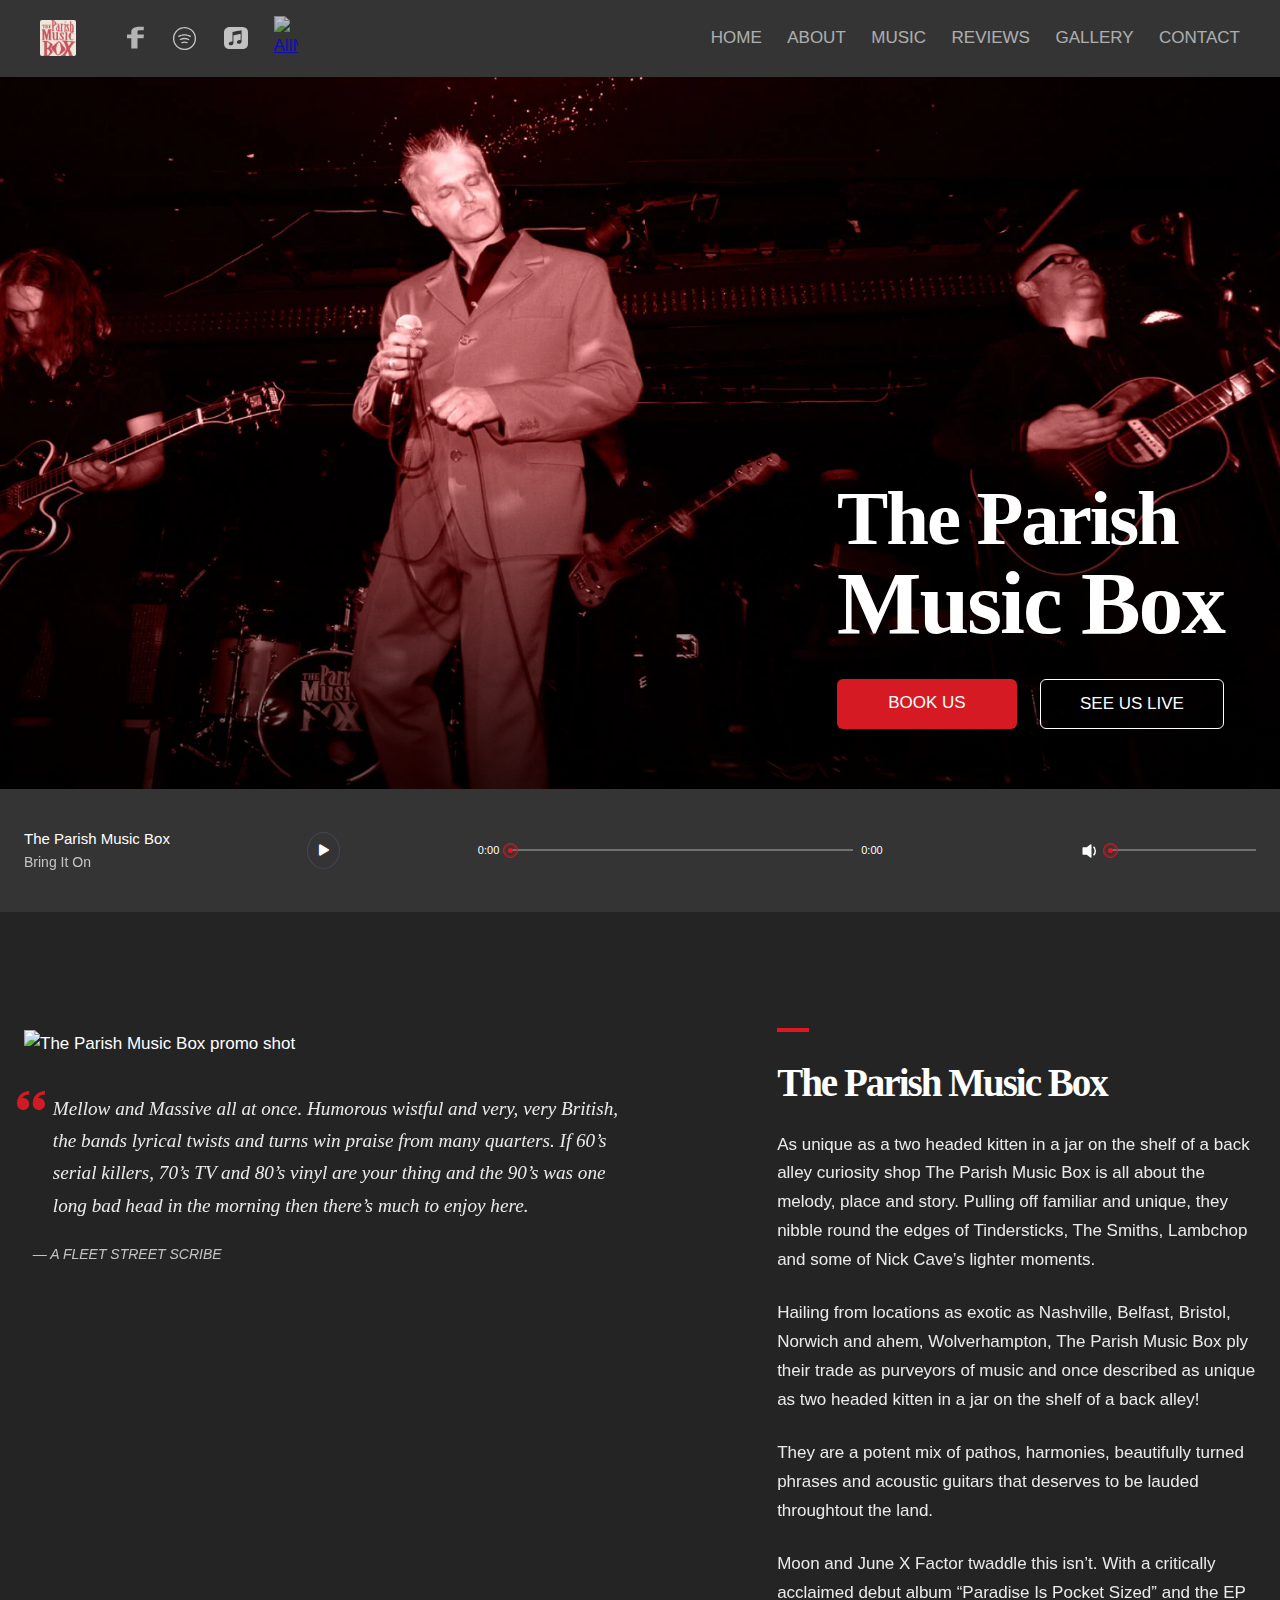
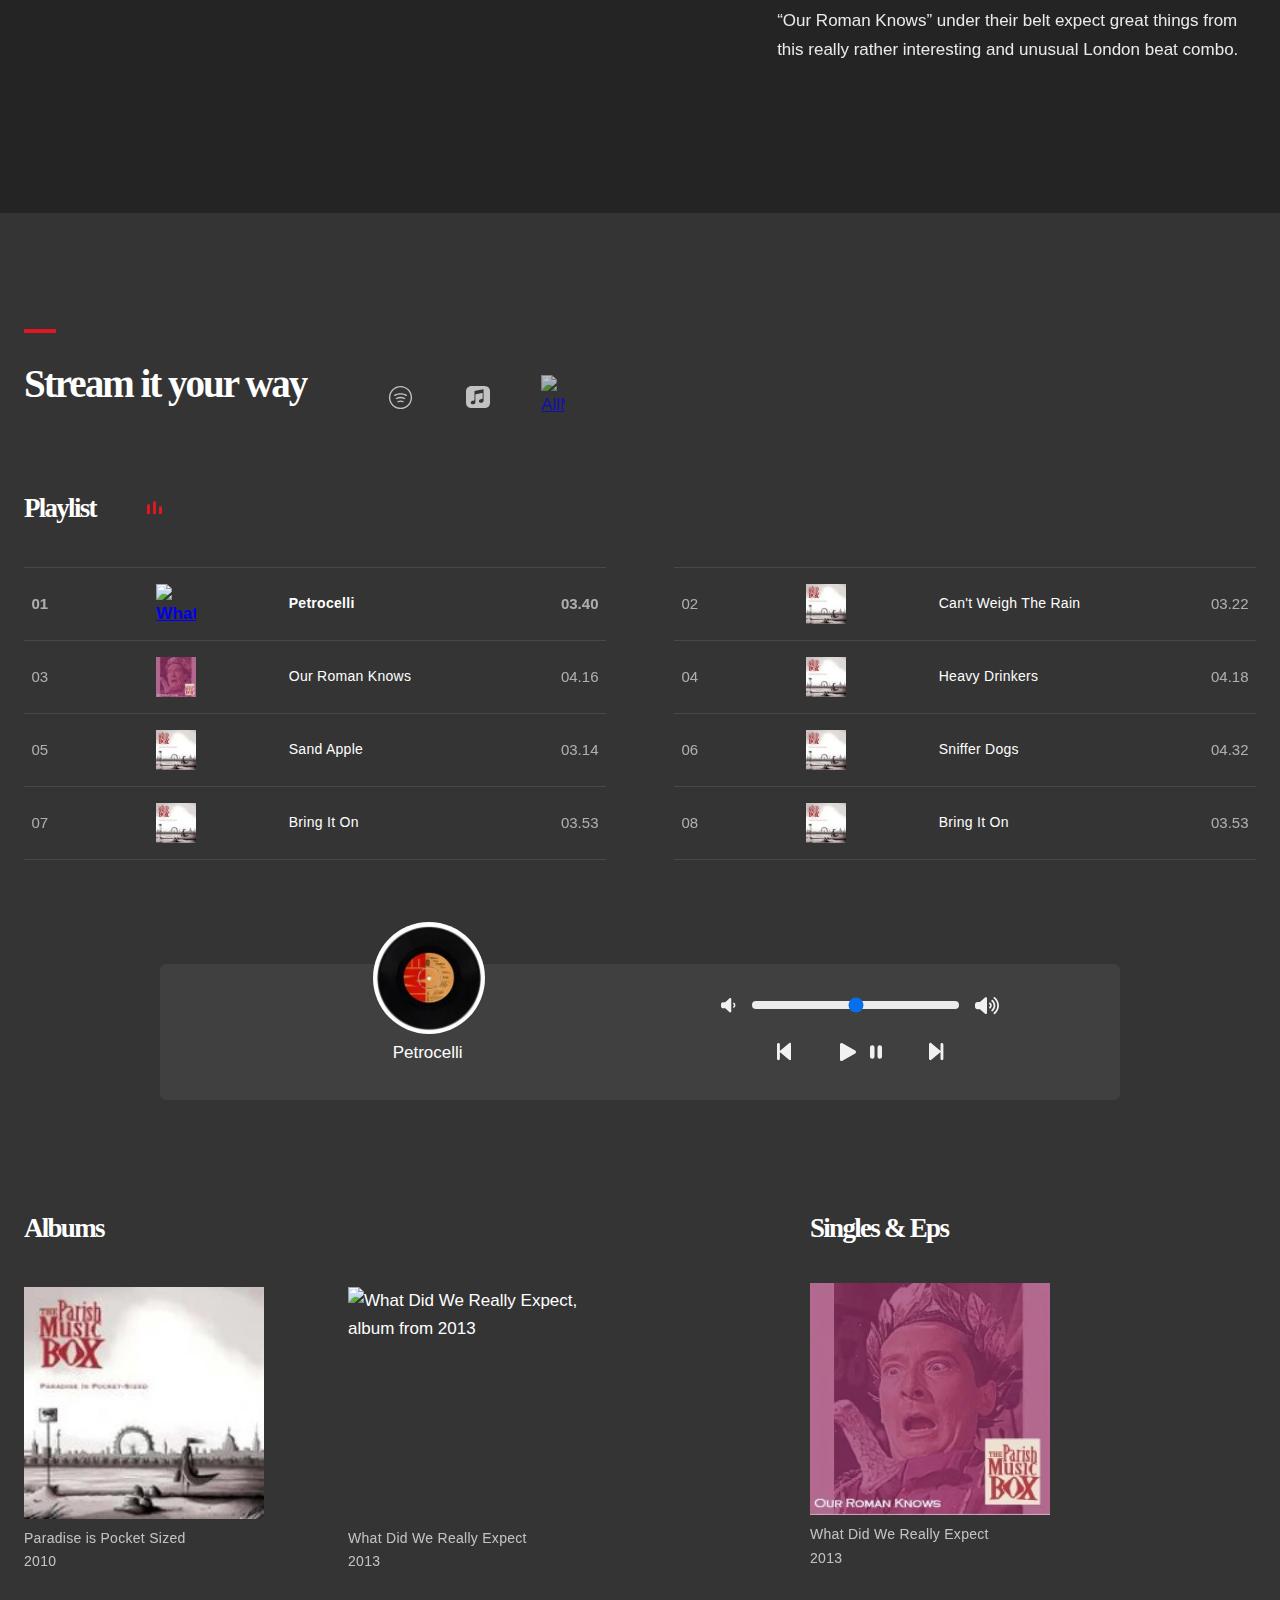
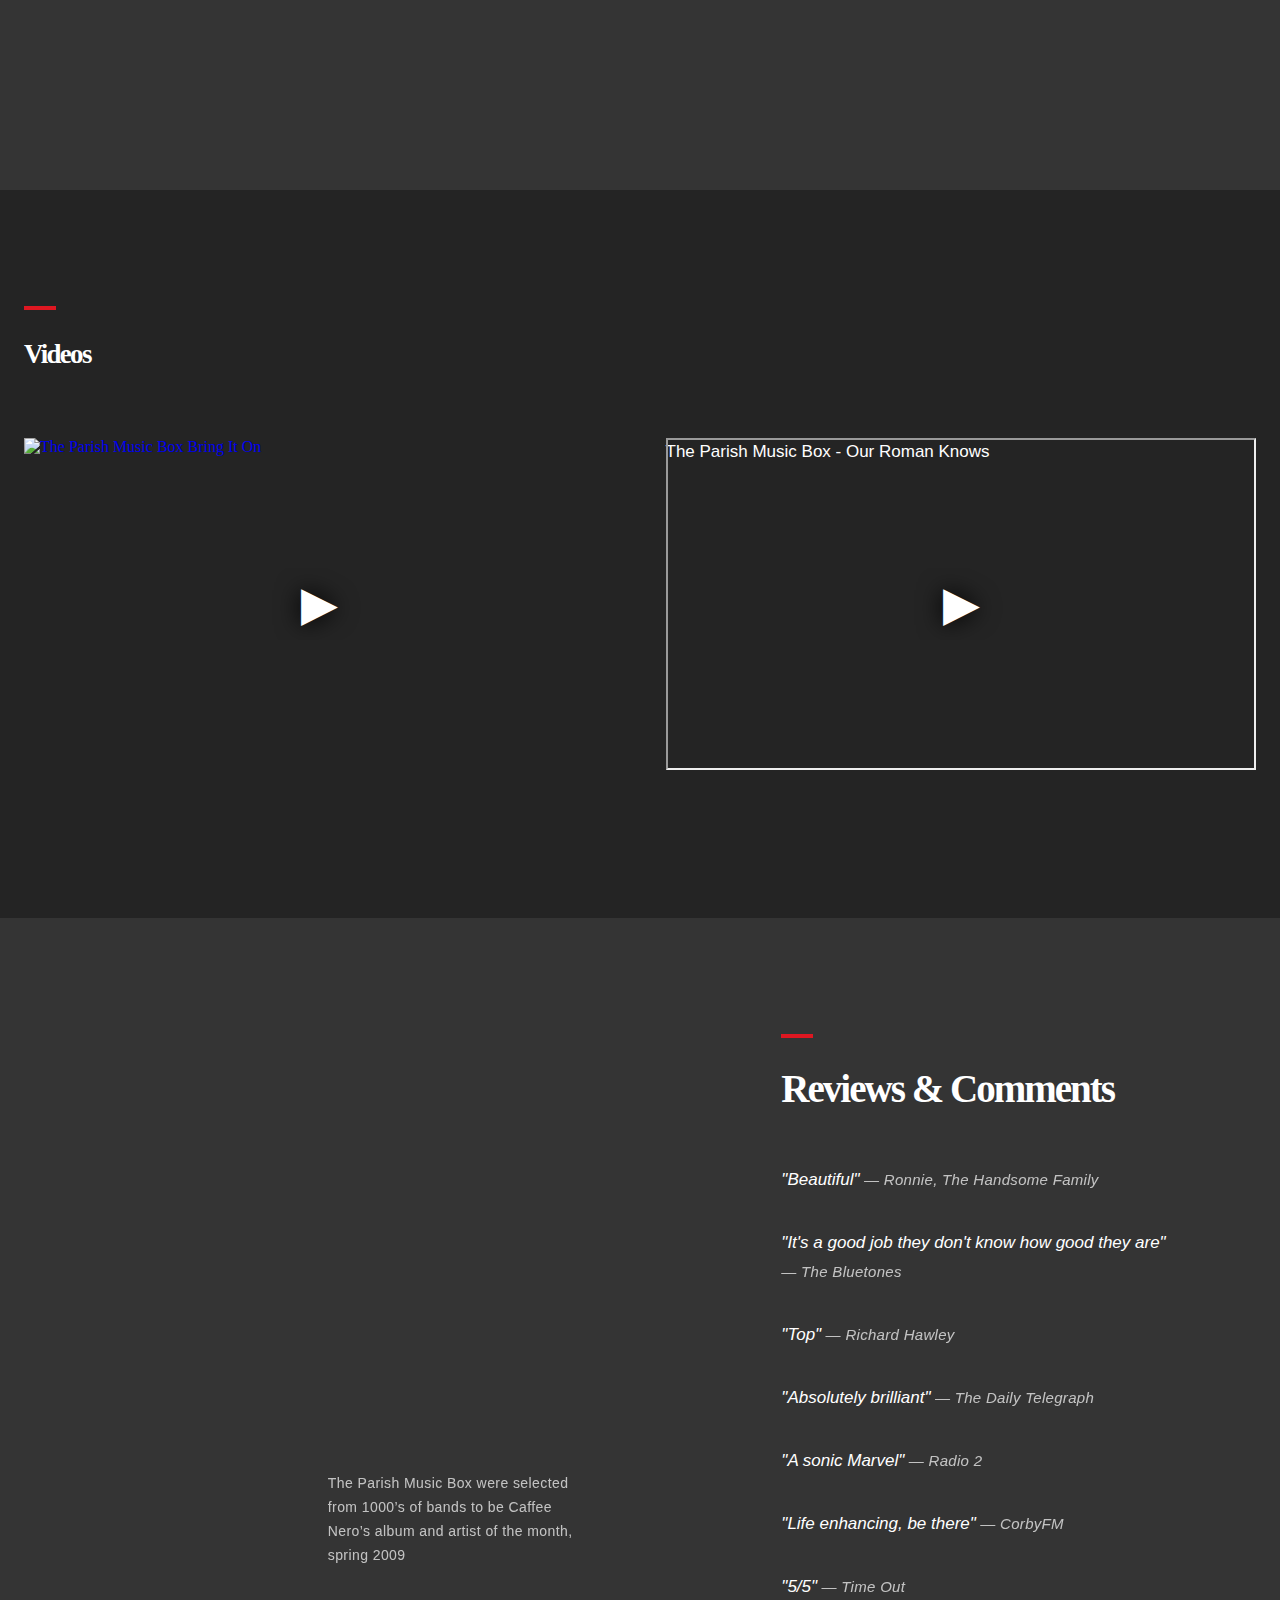
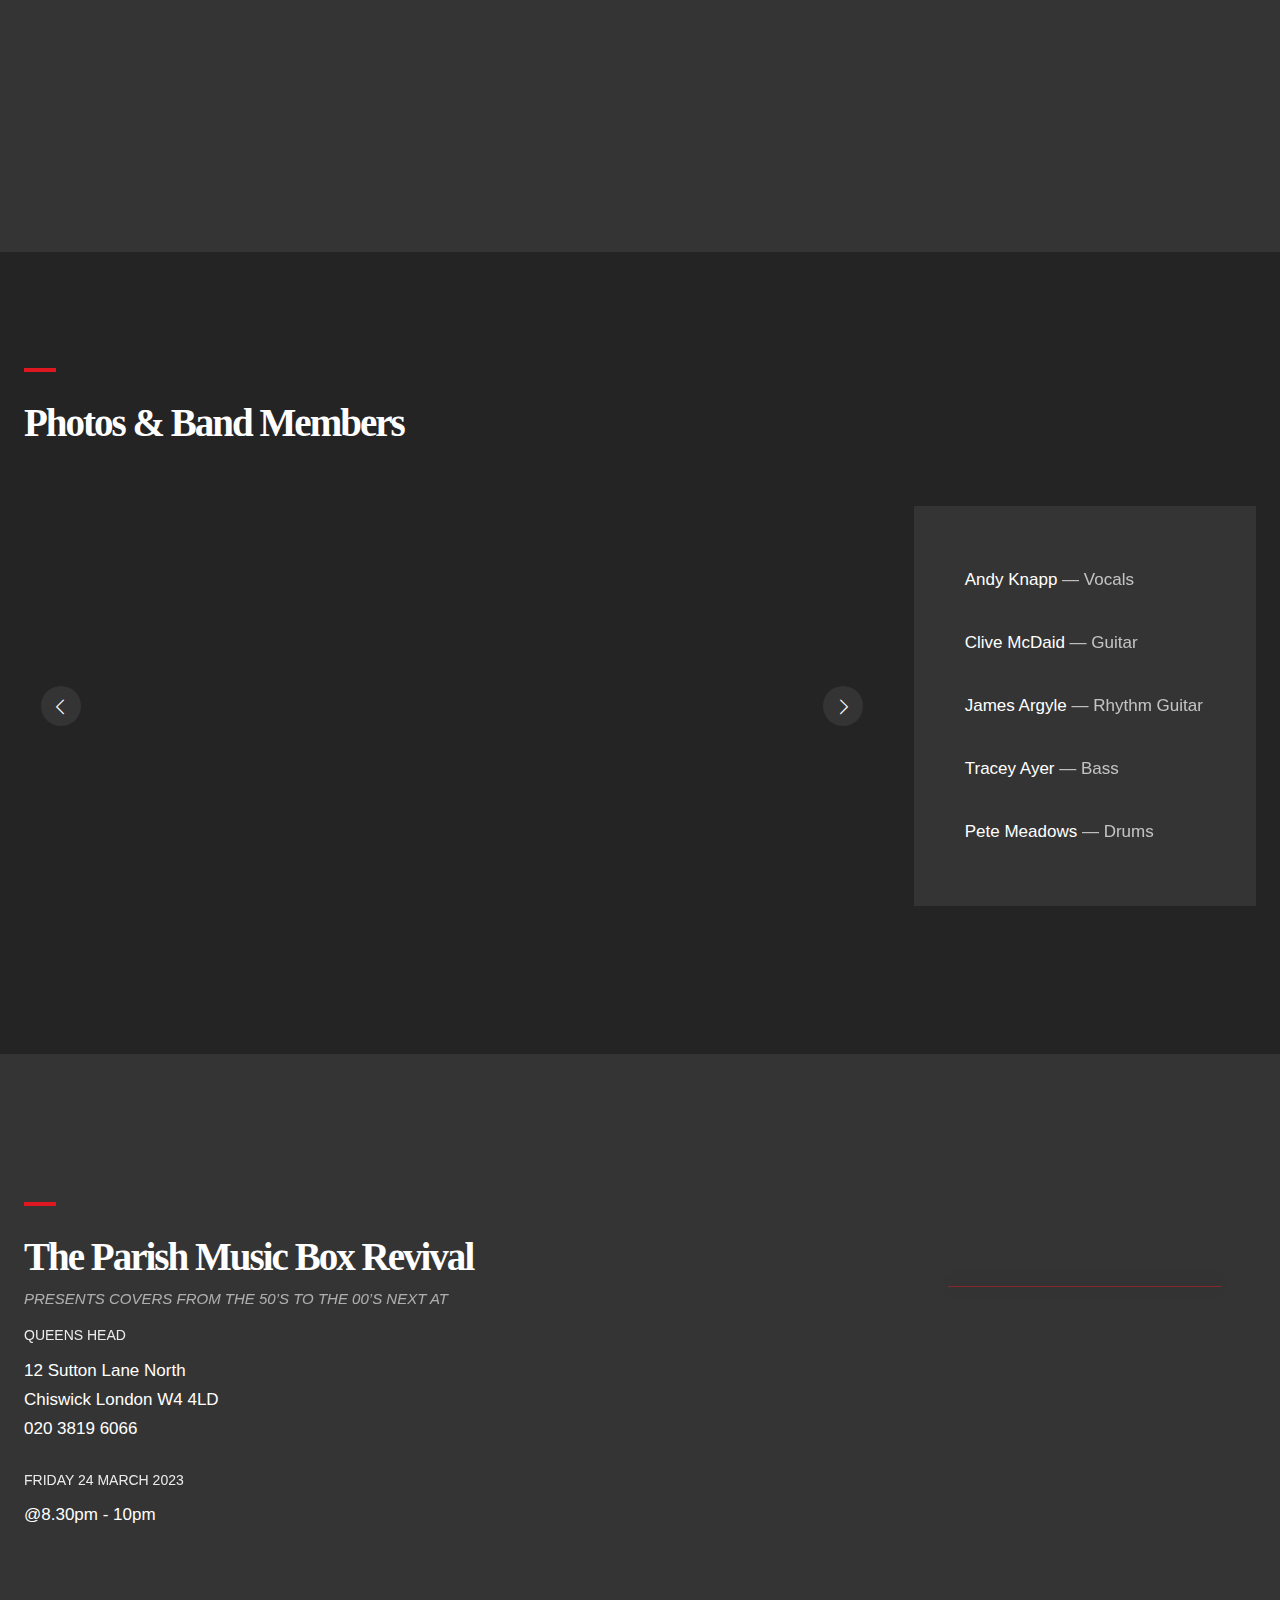
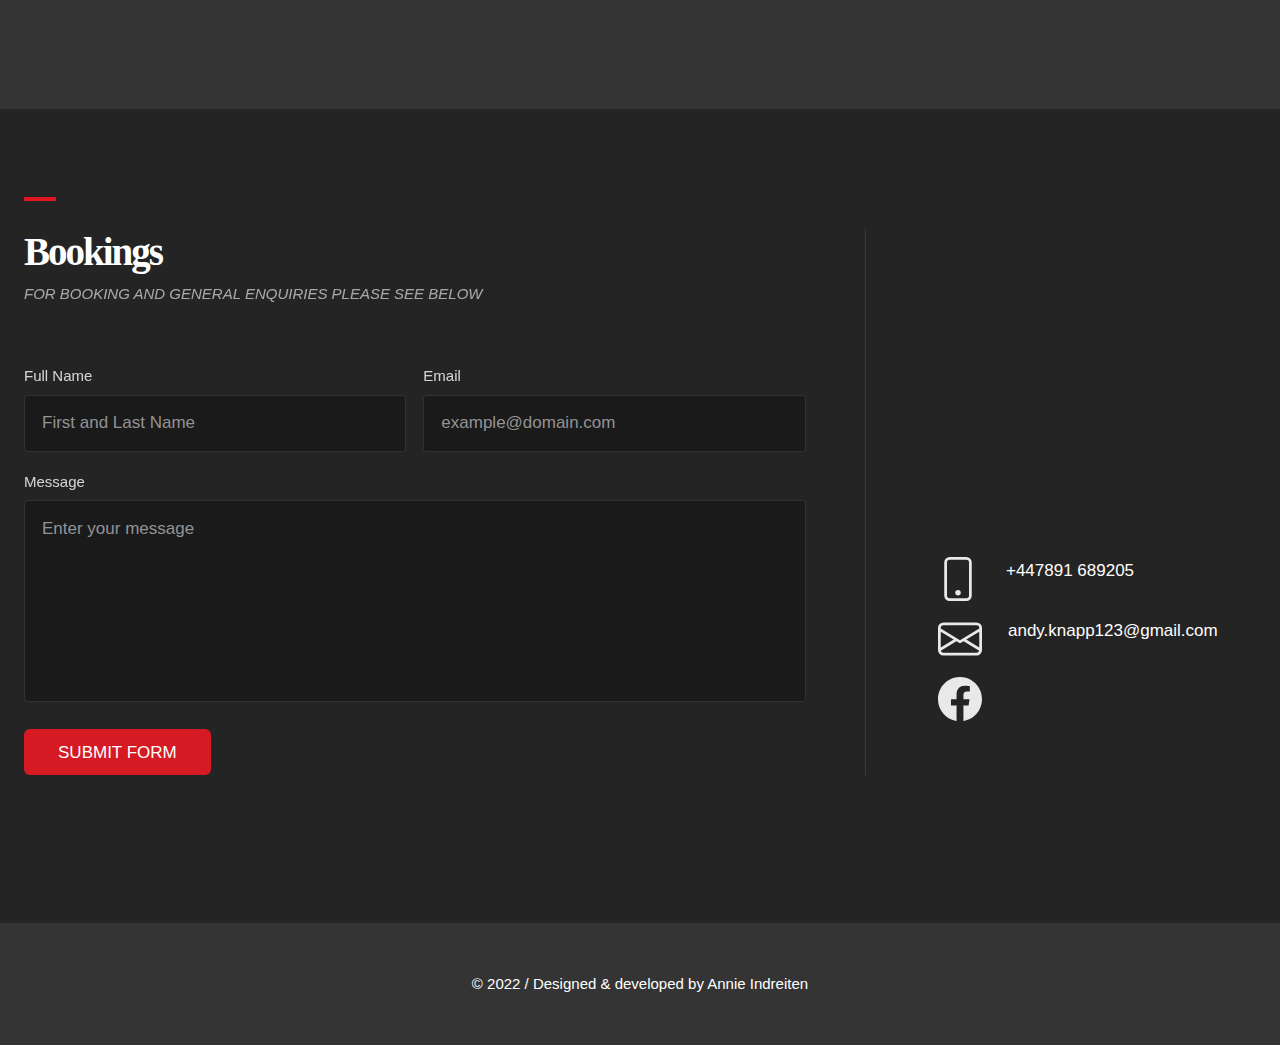
==== index.html @ a877eff2 "HTML minify" ====
<!DOCTYPE html>
<html lang="en">
  <head>
    <meta charset="UTF-8" >
    <meta http-equiv="X-UA-Compatible" content="IE=edge" >
    <meta name="viewport" content="width=device-width, initial-scale=1.0"> 
    <meta name="description" content="Based in England, The Parish Music Box is the home of songs that evoke a sense of place and emotion. Drawing influences from Americana, alt. country, and indie rock to form a heady brew that really resonates with people.">
    <title>The Parish Music Box | Rock band, alt country act</title>
    <link rel="icon" type="image/x-icon" href="images/favicon.ico" >
    <link
      rel="stylesheet"
      href="https://cdn.jsdelivr.net/npm/bootstrap-icons@1.9.1/font/bootstrap-icons.css"
    >
    <link rel="stylesheet" href="styles.css" >
  </head>
  <body>
    <!--Header-->
    <header class="header split">
      <!--Header left mobile - Desktop-->
      <nav class="nav-left split">
        <a href="index.html"
          ><img
            width="54"
            height="54"
            src="images/logo.jpg"
            alt="The Parish Music Box"
            srcset="images/logo.jpg"
            class="logo"
          >
        </a>
        <ul class="menu-links split">
          <li>
            <a
              href="https://www.facebook.com/people/The-Parish-Music-Box/100063264425821/"
              target="_blank"
              rel="noreferrer"
              ><img src="images/brandico_facebook.svg" alt="Facebook" width="17" height="24"
            ></a>
          </li>
          <li>
            <a
              href="https://open.spotify.com/artist/6fWb91ovAe9M46PxU3ro6F"
              target="_blank"
              rel="noreferrer"
              ><img src="images/spotify.svg" 
                alt="Spotify"
                width="29"
                height="29"
            ></a>
          </li>
          <li>
            <a
              href="https://music.apple.com/us/artist/the-parish-music-box/314435800"
              target="_blank"
              rel="noreferrer"
              ><img src="images/apple-music.svg" alt="Apple Music" width="24" height="24"
            ></a>
          </li>
          <li>
            <a
              href="https://www.allmusic.com/album/paradise-is-pocket-sized-mw0002077672/releases"
              target="_blank"
              rel="noreferrer"
              ><img src="images/asvg.svg" alt="AllMusic" width="24" height="22"
            ></a>
          </li>
        </ul>
      </nav>
      <!--Hamburger menu for mobile and tablet-->
      <button aria-label="Open navigation" class="open-nav">&#9776;</button>
      <!--Inside menu for mobile and tablet-->
      <nav class="menu-inside">
        <button aria-label="Close navigation" class="close-nav">&times;</button>
        <hr class="nav-line" >
        <ul class="list-inside">
          <li>
            <a href="index.html" class="nav-link">Home</a>
            <hr class="nav-line" >
          </li>

          <li id="js-about">
            <a href="index.html" class="nav-link">About</a>
            <hr class="nav-line" >
          </li>

          <li id="js-music">
            <a href="#music" class="nav-link">Music</a>
            <hr class="nav-line" >
          </li>

          <li id="js-reviews">
            <a href="#reviews" class="nav-link">Reviews</a>
            <hr class="nav-line" >
          </li>

          <li id="js-gallery">
            <a href="#gallery" class="nav-link">Gallery</a>
            <hr class="nav-line" >
          </li>

          <li id="js-contact">
            <a href="#contact" class="nav-link">Contact</a>
            <hr class="nav-line" >
          </li>
        </ul>
      </nav>
      <!--Nav menu larger screens-->
      <nav class="menu">
        <ul class="menu-list split">
          <li><a href="index.html" class="nav-item">Home</a></li>
          <li><a href="#about" class="nav-item">About</a></li>
          <li><a href="#music" class="nav-item">Music</a></li>
          <li><a href="#reviews" class="nav-item">Reviews</a></li>
          <li><a href="#gallery" class="nav-item">Gallery</a></li>
          <li><a href="#contact" class="nav-item">Contact</a></li>
        </ul>
      </nav>
    </header>
    <main>
      <!--Hero section-->
      <section class="hero">
        <div class="hero-img"></div>
        <div class="container-hero">
          <div class="left-hero">
            <h1>The Parish <br ><span> Music Box</span></h1>
            <div class="hero-btns">
              <a href="#contact" class="btn btn-primary">Book us</a>
              <a href="#events" class="btn btn-secondary">See us live</a>
            </div>
          </div>
          <img
            src="images/hero-img.webp"
            srcset="
            images/hero-img.webp,
            images/hero-img_2x.webp 2x,
            images/hero-img_3x.webp 3x
            "
            class="right-img"
            alt="The Parish Music Box"
          >
        </div>
        <div class="masthead">
          <div class="color-overlay">
            <div class="container">
              <div class="left-hero">
                <h1>The Parish <br ><span> Music Box</span></h1>
                <div class="hero-btns">
                  <a href="#contact" class="btn btn-primary">Book us</a>
                  <a href="#events" class="btn btn-secondary">See us live</a>
                </div>
              </div>
            </div>
          </div>
        </div>
      </section>
      <!--Masterplay-->
      <div class="masterplay">
        <div class="container">
          <div class="master-play">
            <div class="master-title">
              <p>The Parish Music Box</p>
              <p class="subtitle">Bring It On</p>
            </div>
            <div class="icon">
              <!--<svg id="masterPlay" xmlns="http://www.w3.org/2000/svg" width="32" height="32" fill="currentColor" class="bi bi-play-fill" viewBox="0 0 16 16">
                <path d="m11.596 8.697-6.363 3.692c-.54.313-1.233-.066-1.233-.697V4.308c0-.63.692-1.01 1.233-.696l6.363 3.692a.802.802 0 0 1 0 1.393z"/>
              </svg>-->
              <i class="bi bi-play-fill" id="masterPlay"></i>
            </div>
            <div class="middle-controls">
              <span id="currentStart">0:00</span>
              <div class="bar">
                <input type="range" id="seek" min="0" value="0" max="100" >
                <div class="bar2" id="bar2"></div>
                <div class="dot"></div>
              </div>
              <span id="currentEnd">0:00</span>
            </div>
            <div class="vol">
              <svg id="vol-icon" xmlns="http://www.w3.org/2000/svg" width="24" height="24" fill="currentColor" class="bi bi-volume-down-fill" viewBox="0 0 16 16">
                <path d="M9 4a.5.5 0 0 0-.812-.39L5.825 5.5H3.5A.5.5 0 0 0 3 6v4a.5.5 0 0 0 .5.5h2.325l2.363 1.89A.5.5 0 0 0 9 12V4zm3.025 4a4.486 4.486 0 0 1-1.318 3.182L10 10.475A3.489 3.489 0 0 0 11.025 8 3.49 3.49 0 0 0 10 5.525l.707-.707A4.486 4.486 0 0 1 12.025 8z"/>
              </svg>
              
              <input type="range" id="vol" min="0" value="30" max="100" >
              <div class="vol-bar"></div>
              <div class="dot" id="vol-dot"></div>
            </div>
          </div>
        </div>
      </div>
      <!--About-->
      <section class="about" id="about">
        <div class="container">
          <div class="about-container">
            <!--mobile-->
            <div class="about-mobile flow-content">
              <p class="text-400">
                As unique as a two headed kitten in a jar on the shelf of a back
                alley curiosity shop The Parish Music Box is all about the
                melody, place and story. Pulling off familiar and unique, they
                nibble round the edges of Tindersticks, The Smiths, Lambchop and
                some of Nick Cave’s lighter moments.
              </p>
              <p>
                Moon and June X Factor twaddle this isn’t. With a critically
                acclaimed debut album “Paradise Is Pocket Sized” and the EP “Our
                Roman Knows” under their belt expect great things from this
                really rather interesting and unusual London beat combo.
              </p>
              <p>
                Hailing from locations as exotic as Nashville, Belfast, Bristol,
                Norwich and ahem, Wolverhampton, The Parish Music Box ply their
                trade as purveyors of music described by a fleet street scribe
                as
              </p>
            </div>
            <!--tablet-->
            <div class="about-tablet flow-content">
              <h2>The Parish Music Box</h2>
              <p class="text-400">
                As unique as a two headed kitten in a jar on the shelf of a back
                alley curiosity shop The Parish Music Box is all about the
                melody, place and story. Pulling off familiar and unique, they
                nibble round the edges of Tindersticks, The Smiths, Lambchop and
                some of Nick Cave’s lighter moments.
              </p>
              <p class="text-400">
                Moon and June X Factor twaddle this isn’t. With a critically
                acclaimed debut album “Paradise Is Pocket Sized” and the EP “Our
                Roman Knows” under their belt expect great things from this
                really rather interesting and unusual London beat combo.
              </p>
              <p class="text-400">
                Hailing from locations as exotic as Nashville, Belfast, Bristol,
                Norwich and ahem, Wolverhampton, The Parish Music Box ply their
                trade as purveyors of music.
              </p>
            </div>
            <!--desktop-->
            <div class="about-desktop flow-content">
              <h2>The Parish Music Box</h2>
              <p class="text-400">
                As unique as a two headed kitten in a jar on the shelf of a back
                alley curiosity shop The Parish Music Box is all about the
                melody, place and story. Pulling off familiar and unique, they
                nibble round the edges of Tindersticks, The Smiths, Lambchop and
                some of Nick Cave’s lighter moments.
              </p>
              <p class="text-400">
                Hailing from locations as exotic as Nashville, Belfast, Bristol,
                Norwich and ahem, Wolverhampton, The Parish Music Box ply their
                trade as purveyors of music and once described as unique as two
                headed kitten in a jar on the shelf of a back alley!
              </p>
              <p class="text-400">
                They are a potent mix of pathos, harmonies, beautifully turned
                phrases and acoustic guitars that deserves to be lauded
                throughtout the land.
              </p>
              <p class="text-400">
                Moon and June X Factor twaddle this isn’t. With a critically
                acclaimed debut album “Paradise Is Pocket Sized” and the EP “Our
                Roman Knows” under their belt expect great things from this
                really rather interesting and unusual London beat combo.
              </p>
            </div>
            <!--image-->
            <figure class="about-img">
              <img loading="lazy"
                src="https://ik.imagekit.io/1jihswoyo/About_image.jpg?updatedAt=1680237030839"
                srcset="
                  https://ik.imagekit.io/1jihswoyo/About_image.jpg?updatedAt=1680237030839  500w,
                  https://ik.imagekit.io/1jihswoyo/About-image_2x.webp?updatedAt=1680237089025 1000w,
                  https://ik.imagekit.io/1jihswoyo/About-image_3x.webp?updatedAt=1680237089063 1300w
                "
                sizes="(min-width: 62em) 50vw, 100vw"
                alt="The Parish Music Box promo shot"
              >
              <figcaption>
                Mellow and Massive all at once. Humorous wistful and very, very
                British, the bands lyrical twists and turns win praise from many
                quarters. If 60’s serial killers, 70’s TV and 80’s vinyl are
                your thing and the 90’s was one long bad head in the morning
                then there’s much to enjoy here.
                <p>&mdash; A Fleet Street scribe</p>
              </figcaption>
            </figure>
          </div>
        </div>
      </section>
      <!--Streaming-->
      <section class="streaming" id="music">
        <div class="container">
          <div class="streaming-container">
            <div class="streaming-heading split">
              <h2>Stream it your way</h2>
              <div class="stream-icons split">
                <a
                  href="https://open.spotify.com/artist/6fWb91ovAe9M46PxU3ro6F"
                  target="_blank"
                  rel="noreferrer"
                  ><img src="images/spotify.svg" alt="Spotify" width="29" height="29"
                ></a>
                <a
                  href="https://music.apple.com/us/artist/the-parish-music-box/314435800"
                  target="_blank"
                  rel="noreferrer"
                  ><img src="images/apple-music.svg" alt="Apple Music" width="24" height="24"
                ></a>
                <a
                  href="https://www.allmusic.com/album/paradise-is-pocket-sized-mw0002077672/releases"
                  target="_blank"
                  rel="noreferrer"
                  ><img src="images/asvg.svg" alt="AllMusic" width="24" height="23"
                ></a>
              </div>
            </div>
            <div class="playlist">
              <div class="playlist-heading">
                <h3>Playlist</h3>
                <div class="wave">
                  <div class="wave1"></div>
                  <div class="wave1"></div>
                  <div class="wave1"></div>
                </div>
              </div>
              <!--track list-->
              <ul class="song-list">
                <li
                  data-src="audio/Petrocelli.MP3"
                  data-name="Petrocelli"
                  data-index="0"
                >
                  <span class="digit">01</span>
                  <a href="#music"
                    ><img
                      loading="lazy"
                      src="images/expect.jpg"
                      srcset="images/expect.jpg,
                      images/expect@2x.jpg 2x,
                      images/expect@3x.jpg 3x
                      "
                      alt="What Did We Really Expect, album from 2010"
                      class="album-img"
                  ></a>
                  <span class="song">Petrocelli</span>
                  <span class="digit">03.40</span>
                </li>
                <li
                  data-src="audio/Can't Weigh The Rain.MP3"
                  data-name="Can't Weigh The Rain"
                  data-index="1"
                >
                  <span class="digit">02</span>
                  <a href="#music"
                    ><img
                    loading="lazy"
                      src="images/paradise.webp"
                      alt="Paradise Is Pocket Sized, album from 2010"
                      srcset="images/paradise.webp 1x,
                      images/paradise_2x.webp 2x,
                      images/paradise_3x.webp 3x"
                      class="album-img"
                  ></a>
                  <span class="song">Can't Weigh The Rain </span>
                  <span class="digit">03.22</span>
                </li>
                <li
                  data-src="audio/Our Roman Knows.mp3"
                  data-name="Our Roman Knows"
                  data-index="2"
                >
                  <span class="digit">03</span>
                  <a href="#music"
                    ><img
                      loading="lazy"
                      src="images/roman.webp"
                      alt="Our Roman Knows, ep and single from 2013"
                      srcset="images/roman.webp 1x,
                      images/roman_2x.webp 2x,
                      images/roman_3x.webp 3x"
                      class="album-img"
                  ></a>
                  <span class="song">Our Roman Knows</span>
                  <span class="digit">04.16</span>
                </li>
                <li
                  data-src="audio/Heavy Drinkers.MP3"
                  data-name="Heavy Drinkers"
                  data-index="3"
                >
                  <span class="digit">04</span>
                  <a href="#music"
                    ><img
                      loading="lazy"
                      src="images/paradise.webp"
                      alt="Paradise Is Pocket Sized, album from 2010"
                      srcset="images/paradise.webp 1x,
                      images/paradise_2x.webp 2x,
                      images/paradise_3x.webp 3x"
                      class="album-img"
                  ></a>
                  <span class="song">Heavy Drinkers</span>
                  <span class="digit running-time">04.18</span>
                </li>
                <li
                  data-src="audio/Sand Apple.MP3"
                  data-name="Sand Apple"
                  data-index="4"
                >
                  <span class="digit">05</span>
                  <a href="#music"
                    ><img
                      loading="lazy"
                      src="images/paradise.webp"
                      alt="Paradise Is Pocket Sized, album from 2010"
                      srcset="images/paradise.webp 1x,
                      images/paradise_2x.webp 2x,
                      images/paradise_3x.webp 3x"
                      class="album-img"
                  ></a>
                  <span class="song">Sand Apple</span>
                  <span class="digit running-time">03.14</span>
                </li>
                <li
                  data-src="audio/Sniffer Dogs.MP3"
                  data-name="Sniffer Dogs"
                  data-index="5"
                >
                  <span class="digit">06</span>
                  <a href="#music"
                    ><img
                      loading="lazy"
                      src="images/paradise.webp"
                      alt="Paradise Is Pocket Sized, album from 2010"
                      srcset="images/paradise.webp 1x,
                      images/paradise_2x.webp 2x,
                      images/paradise_3x.webp 3x"
                      class="album-img"
                  ></a>
                  <span class="song">Sniffer Dogs</span>
                  <span class="digit running-time">04.32</span>
                </li>
                <li
                  data-src="audio/Bring It On.MP3"
                  data-name="Bring It On"
                  data-index="6"
                >
                  <span class="digit">07</span>
                  <a href="#music"
                    ><img
                      loading="lazy"
                      src="images/paradise.webp"
                      alt="Paradise Is Pocket Sized, album from 2010"
                      srcset="images/paradise.webp 1x,
                      images/paradise_2x.webp 2x,
                      images/paradise_3x.webp 3x"
                      class="album-img"
                  ></a>
                  <span class="song">Bring It On</span>
                  <span class="digit running-time">03.53</span>
                </li>
                <li
                  data-src="audio/Bring It On.MP3"
                  data-name="Bring It On"
                  data-index="7"
                >
                  <span class="digit">08</span>
                  <a href="#music"
                    ><img
                      loading="lazy"
                      src="images/paradise.webp"
                      alt="Paradise Is Pocket Sized, album from 2010"
                      srcset="images/paradise.webp 1x,
                      images/paradise_2x.webp 2x,
                      images/paradise_3x.webp 3x"
                      class="album-img"
                  ></a>
                  <span class="song">Bring It On</span>
                  <span class="digit running-time">03.53</span>
                </li>
              </ul>
              <audio src="#" id="audio"></audio>
            </div>
            <!--music player-->
            <div class="player-container">
              <div class="player">
                <div class="track-playing">
                  <img
                    width="109"
                    height="109"
                    loading="lazy"
                    src="images/record.webp"
                    alt="Record playing"
                    srcset="images/record.webp 1x,
                    images/record_2x.webp 2x,
                    images/record_3x.webp 3x"
                    class="record"
                  >
                  <p id="title" class="current-song">Song title</p>
                </div>
                <div class="controls-container">
                  <div class="slidecontainer">
                    <svg class="down" xmlns="http://www.w3.org/2000/svg" viewBox="0 0 448 512"><path d="M301.1 34.8C312.6 40 320 51.4 320 64V448c0 12.6-7.4 24-18.9 29.2s-25 3.1-34.4-5.3L131.8 352H64c-35.3 0-64-28.7-64-64V224c0-35.3 28.7-64 64-64h67.8L266.7 40.1c9.4-8.4 22.9-10.4 34.4-5.3zM412.6 181.5C434.1 199.1 448 225.9 448 256s-13.9 56.9-35.4 74.5c-10.3 8.4-25.4 6.8-33.8-3.5s-6.8-25.4 3.5-33.8C393.1 284.4 400 271 400 256s-6.9-28.4-17.7-37.3c-10.3-8.4-11.8-23.5-3.5-33.8s23.5-11.8 33.8-3.5z"/></svg>
                    
                    <input
                      aria-labelledby="range"
                      type="range"
                      min="0"
                      max="100"
                      value="50"
                      class="controls-slider"
                    >
                    <svg class="up" xmlns="http://www.w3.org/2000/svg" viewBox="0 0 640 512"><path d="M533.6 32.5C598.5 85.3 640 165.8 640 256s-41.5 170.8-106.4 223.5c-10.3 8.4-25.4 6.8-33.8-3.5s-6.8-25.4 3.5-33.8C557.5 398.2 592 331.2 592 256s-34.5-142.2-88.7-186.3c-10.3-8.4-11.8-23.5-3.5-33.8s23.5-11.8 33.8-3.5zM473.1 107c43.2 35.2 70.9 88.9 70.9 149s-27.7 113.8-70.9 149c-10.3 8.4-25.4 6.8-33.8-3.5s-6.8-25.4 3.5-33.8C475.3 341.3 496 301.1 496 256s-20.7-85.3-53.2-111.8c-10.3-8.4-11.8-23.5-3.5-33.8s23.5-11.8 33.8-3.5zm-60.5 74.5C434.1 199.1 448 225.9 448 256s-13.9 56.9-35.4 74.5c-10.3 8.4-25.4 6.8-33.8-3.5s-6.8-25.4 3.5-33.8C393.1 284.4 400 271 400 256s-6.9-28.4-17.7-37.3c-10.3-8.4-11.8-23.5-3.5-33.8s23.5-11.8 33.8-3.5zM301.1 34.8C312.6 40 320 51.4 320 64V448c0 12.6-7.4 24-18.9 29.2s-25 3.1-34.4-5.3L131.8 352H64c-35.3 0-64-28.7-64-64V224c0-35.3 28.7-64 64-64h67.8L266.7 40.1c9.4-8.4 22.9-10.4 34.4-5.3z"/></svg>
                    
                  </div>
                  <div class="controls">
                    <button class="previous" id="previous" aria-label="Previous">
                      <svg class="backward" xmlns="http://www.w3.org/2000/svg" viewBox="0 0 320 512"><path d="M267.5 440.6c9.5 7.9 22.8 9.7 34.1 4.4s18.4-16.6 18.4-29V96c0-12.4-7.2-23.7-18.4-29s-24.5-3.6-34.1 4.4l-192 160L64 241V96c0-17.7-14.3-32-32-32S0 78.3 0 96V416c0 17.7 14.3 32 32 32s32-14.3 32-32V271l11.5 9.6 192 160z"/></svg>
                    </button>
                    <button class="play-pause" id="play-pause" aria-label="Play-pause">
                      <svg xmlns="http://www.w3.org/2000/svg" width="32" height="32" fill="#f1f1f1" class="bi bi-play-fill" viewBox="0 0 16 16">
                        <path d="m11.596 8.697-6.363 3.692c-.54.313-1.233-.066-1.233-.697V4.308c0-.63.692-1.01 1.233-.696l6.363 3.692a.802.802 0 0 1 0 1.393z"/>
                      </svg>
                      <svg xmlns="http://www.w3.org/2000/svg" width="24" height="24" fill="#f1f1f1" class="bi bi-pause-fill" viewBox="0 0 16 16">
                        <path d="M5.5 3.5A1.5 1.5 0 0 1 7 5v6a1.5 1.5 0 0 1-3 0V5a1.5 1.5 0 0 1 1.5-1.5zm5 0A1.5 1.5 0 0 1 12 5v6a1.5 1.5 0 0 1-3 0V5a1.5 1.5 0 0 1 1.5-1.5z"/>
                      </svg> 
                    </button>
                    
                    
                    <button class="next" id="next" aria-label="next">
                      <svg class="forward" xmlns="http://www.w3.org/2000/svg" viewBox="0 0 320 512"><path d="M52.5 440.6c-9.5 7.9-22.8 9.7-34.1 4.4S0 428.4 0 416V96C0 83.6 7.2 72.3 18.4 67s24.5-3.6 34.1 4.4l192 160L256 241V96c0-17.7 14.3-32 32-32s32 14.3 32 32V416c0 17.7-14.3 32-32 32s-32-14.3-32-32V271l-11.5 9.6-192 160z"/></svg>
                      
                    </button>
                  </div>
                </div>
              </div>
            </div>

            <!--Albums-->
            <div class="albums">
              <div class="albums-container">
                <div class="vinyl">
                  <h3 class="album-heading">Albums</h3>
                  <div class="albums-wrapper">
                    <a
                      href="https://open.spotify.com
                      /album/6Dox25l7BbzPYx8Ihf6ZNm"
                      target="_blank"
                      rel="noreferrer"
                    >
                      <figure class="album">
                        <img
                          loading="lazy"
                          src="images/paradise.webp"
                          srcset="
                            images/paradise.webp 180w,
                            images/paradise_2x.webp 208w,
                            images/paradise_3x.webp 240w
                          "
                          
                          
                          alt="Paradise Is Pocket Sized, album from 2010"
                          
                        >
                        <figcaption>
                          Paradise is Pocket Sized <br >
                          2010
                        </figcaption>
                      </figure>
                    </a>
                    <a
                      href="https://open.spotify.com/album/0DnihJ80DSxuQwQF9wCm39"
                      target="_blank"
                      rel="noreferrer"
                    >
                      <figure class="album">
                        <img
                          
                          loading="lazy"
                          src="images/expect.jpg"
                          srcset="
                            images/expect.jpg 180w,
                            images/expect@2x.jpg 208w,
                            images/expect@3x.jpg 240w
                          "
                           
                          
                          alt="What Did We Really Expect, album from 2013"
                        >
                        <figcaption>
                          What Did We Really Expect <br >
                          2013
                        </figcaption>
                      </figure>
                    </a>
                  </div>
                </div>
                <div class="singles">
                  <h3>Singles & Eps</h3>
                  <a
                    href="https://open.spotify.com/album/7Hxf4oHtuxBlZ0Clsqpo0Z"
                    target="_blank"
                    rel="noreferrer"
                  >
                    <figure class="album">
                      <img
                        loading="lazy"
                        src="images/roman.webp"
                        srcset="images/roman_2x.webp 240w"
                        sizes="(min-width: 36em) 15rem, 100vw"
                        alt="Our Roman Knows, Single and Ep from 2010"
                      >
                      <figcaption>
                        What Did We Really Expect <br >
                        2013
                      </figcaption>
                    </figure>
                  </a>
                </div>
              </div>
            </div>
          </div>
        </div>
      </section>
      <!--Videos-->
      <section class="videos">
        <div class="container">
          <h3>Videos</h3>
          <div class="videos-container">
            <div class="iframe-container">
              <iframe
                loading="lazy"
                width="560"
                height="315"
                src="https://www.youtube.com/embed/d-IBOMX9Ckk?autoplay=1&mute=1"
                srcdoc="<style>*{padding:0;margin:0;overflow:hidden}html,body{height:100%}img,span{position:absolute;width:100%;top:0;bottom:0;margin:auto}span{height:1.5em;text-align:center;font:48px/1.5 sans-serif;color:white;text-shadow:0 0 0.5em black}</style><a href=https://www.youtube.com/embed/d-IBOMX9Ckk?autoplay=1&mute=1><img src=https://img.youtube.com/vi/d-IBOMX9Ckk/hqdefault.jpg alt='The Parish Music Box Bring It On'><span>▶</span></a>"


                title="YouTube video player"
                allow="accelerometer; autoplay; clipboard-write; encrypted-media; gyroscope; picture-in-picture"
                allowfullscreen
                
                frameborder="0"
                  
              ></iframe>
             
            </div>

            <div class="iframe-container">
              <iframe
                loading="lazy"
                width="560"
                height="315"
                src="https://www.youtube.com/embed/p8OVBcYneew"
                srcdoc="<style>*{padding:0;margin:0;overflow:hidden}html,body{height:100%}img,span{position:absolute;width:100%;top:0;bottom:0;margin:auto}span{height:1.5em;text-align:center;font:48px/1.5 sans-serif;color:white;text-shadow:0 0 0.5em black}</style><a href=https://www.youtube.com/embed/p8OVBcYneew?autoplay=1&mute=1<img src=https://img.youtube.com/vi/p8OVBcYneew/hqdefault.jpg alt='The Parish Music Box Bring It On'><span>▶</span></a>"

                title="YouTube video player"
                allow="accelerometer; autoplay; clipboard-write; encrypted-media; gyroscope; picture-in-picture"
                allowfullscreen
              ></iframe>
              <div class="video-titles">
                <p>The Parish Music Box - Our Roman Knows</p>
              </div>
            </div>
          </div>
        </div>
      </section>
      <!--Reviews & Comments-->
      <section class="reviews" id="reviews">
        <div class="container">
          <div class="reviews-container">
            <div class="content">
              <h2>Reviews & Comments</h2>
              <p class="comment">
                "Beautiful"<span class="author">
                  &mdash; Ronnie, The Handsome Family</span
                >
              </p>
              <p class="comment">
                "It's a good job they don't know how good they are"<span
                  class="author"
                  ><br >
                  &mdash; The Bluetones</span
                >
              </p>
              <p class="comment">
                "Top"<span class="author"> &mdash; Richard Hawley</span>
              </p>
              <p class="comment">
                "Absolutely brilliant"<span class="author">
                  &mdash; The Daily Telegraph</span
                >
              </p>
              <p class="comment">
                "A sonic Marvel"<span class="author"> &mdash; Radio 2</span>
              </p>
              <p class="comment">
                "Life enhancing, be there"<span class="author">
                  &mdash; CorbyFM</span
                >
              </p>
              <p class="comment">
                "5/5"<span class="author"> &mdash; Time Out</span>
              </p>
            </div>
            <div class="reviews-img-container">
              <figure class="nero-img">
                <img
                loading="lazy"
                  src="images/nero.jpg"
                  alt="Poster of Parish Music Box feature at Cafe Nero"
                  srcset="images/nero.jpg,
                  images/nero@2x.jpg 2x,
                  images/nero@3x.jpg 3x"
                >
              </figure>
              <figure class="reviews-img">
                <img
                  loading="lazy"
                  width="307"
                  height="307"
                  src="images/nero-2.jpg"
                  srcset="images/nero-2.jpg,
                  images/nero-2@2x.jpg 2x,
                  images/nero-2@3x.jpg 3x"
                  
                  alt="The Parish Music Box playing live at the Cafe Nero"
                >
                <figcaption>
                  The Parish Music Box were selected from 1000’s of bands to be
                  Caffee Nero’s album and artist of the month, spring 2009
                </figcaption>
              </figure>
            </div>
          </div>
        </div>
      </section>
      <!--Photos and Band Members-->
      <section class="personal-gallery" id="gallery">
        <div class="container">
          <div class="personal-gallery-container">
            <!--Photos-->
            <div class="photos">
              <h2>Photos</h2>
              <h2 class="heading-desktop">Photos & Band Members</h2>
              <!-- Slider container -->
              <div class="slider">
                <!-- slide 1 -->
                <div class="slide">
                  <img loading="lazy"
                    width="800"
                    height="800"
                    src="https://ik.imagekit.io/1jihswoyo/parish_standing.webp?updatedAt=1680582502534"
                    alt="The Parish Music Box promoshot"
                    srcset="https://ik.imagekit.io/1jihswoyo/parish_standing.webp?updatedAt=1680582502534 1x,
                    https://ik.imagekit.io/1jihswoyo/parish-standing_2x.webp?updatedAt=1680582524348 2x,
                    https://ik.imagekit.io/1jihswoyo/parish-standing_3x.webp?updatedAt=1680582524584 3x"
                    class="wall-img"
                  >
                </div>
                <!-- slide 2 -->
                <div class="slide">
                  <img loading="lazy"
                    width="795"
                    height="795"
                    src="https://ik.imagekit.io/1jihswoyo/Carousel2.webp?updatedAt=1680583392313"
                    srcset="https://ik.imagekit.io/1jihswoyo/Carousel2.webp?updatedAt=1680583392313 1x,
                    https://ik.imagekit.io/1jihswoyo/Carousel2_2x.webp?updatedAt=1680583405896 2x,
                    https://ik.imagekit.io/1jihswoyo/Carousel2_3x.webp?updatedAt=1680583420377 3x"
                    alt="The Parish Music Box promoshot"
                  >
                </div>
                <!-- slide 3 -->
                <div class="slide">
                  <img loading="lazy"
                    width="800"
                    height="800"
                    src="https://ik.imagekit.io/1jihswoyo/carousel1.webp?updatedAt=1680584143269"
                    srcset="https://ik.imagekit.io/1jihswoyo/carousel1.webp?updatedAt=1680584143269 1x,
                    https://ik.imagekit.io/1jihswoyo/carousel1_2x.webp?updatedAt=1680584163864 2x,
                    https://ik.imagekit.io/1jihswoyo/carousel1_3x.webp?updatedAt=1680584176664 3x"
                    alt="The Parish Music Box promoshot"
                    class="beach-img"
                  >
                </div>
                <!-- slide 4 -->
                <div class="slide">
                  <img loading="lazy"
                    width="800"
                    height="800"
                    src="https://ik.imagekit.io/1jihswoyo/beach2.webp?updatedAt=1680581684767"
                    srcset="https://ik.imagekit.io/1jihswoyo/beach2.webp?updatedAt=1680581684767 1x,
                    https://ik.imagekit.io/1jihswoyo/beach2_2x.webp?updatedAt=1680581487134 2x,
                    https://ik.imagekit.io/1jihswoyo/beach2_3x.webp?updatedAt=1680581486988 3x"
                    alt="The Parish Music Box promoshot"
                  >
                </div>

                <!-- Control buttons -->
                <button class="slider-btn btn-next" aria-label="Next">
                  <i class="bi bi-chevron-right"></i>
                </button>
                <button class="slider-btn btn-prev" aria-label="Previous">
                  <i class="bi bi-chevron-left"></i>
                </button>
              </div>
            </div>
            <!--Band members-->
            <div class="members">
              <h2>Band Members</h2>
              <div class="members-container">
                <p class="member">
                  Andy Knapp<span class="instrument"> &mdash; Vocals</span>
                </p>
                <p class="member">
                  Clive McDaid<span class="instrument"> &mdash; Guitar</span>
                </p>
                <p class="member">
                  James Argyle<span class="instrument">
                    &mdash; Rhythm Guitar</span
                  >
                </p>
                <p class="member">
                  Tracey Ayer<span class="instrument"> &mdash; Bass</span>
                </p>
                <p class="member">
                  Pete Meadows<span class="instrument"> &mdash; Drums</span>
                </p>
              </div>
            </div>
          </div>
        </div>
      </section>
      <!--events-->
      <section class="events" id="events">
        <div class="container">
          <div class="events-container">
            <div class="events-content">
              <div class="events-headings split-v">
                <h2>The Parish Music Box Revival</h2>
                <p class="p-upper">
                  Presents covers from the 50’s to the 00’s next at
                </p>
              </div>
              <div class="events-details split-v">
                <div class="location split-v">
                  <p class="details-heading">Queens Head</p>
                  <p class="details-content">
                    12 Sutton Lane North <br >Chiswick London W4 4LD <br >
                    020 3819 6066
                  </p>
                </div>
                <div class="time split-v">
                  <p class="details-heading">Friday 24 March 2023</p>
                  <p class="details-content">@8.30pm - 10pm</p>
                </div>
              </div>
            </div>

            <div class="events-images">
              <figure class="event-img">
                <img
                  width="800"
                  height="800"
                  loading="lazy"
                  src="https://ik.imagekit.io/1jihswoyo/bridge.webp?updatedAt=1680841251034"
                  alt="The Parish Music Box seen playing live"
                  srcset="https://ik.imagekit.io/1jihswoyo/bridge.webp?updatedAt=1680841251034 1x,
                  https://ik.imagekit.io/1jihswoyo/bridge_2x.webp?updatedAt=1680841250986 2x,
                  https://ik.imagekit.io/1jihswoyo/bridge_3x.webp?updatedAt=1680841250995 3x"
                >
              </figure>
              <div class="events-imgs-container">
                <figure class="events-imgs">
                  <img
                    loading="lazy"
                    src="images/jamesguitar.jpg"
                   
                    srcset="images/jamesguitar@2x.jpg 213w,
                      images/jamesguitar@3x.jpg 265w
                    "
                    sizes="(max-width: 35.9em) 13.313rem,
                    (min-width: 36em) 16.563rem"
                    alt="James Argyle playing the guitar"
                  >
                </figure>
                <figure class="events-imgs">
                  <img
                    loading="lazy"
                    src="images/andylive.jpg"
                    width="274"
                    height="274"
                    srcset="
                      
                      images/andylive@2x.jpg 173w,
                      images/andyLive@3x.jpg 274w
                    "
                    sizes="(max-width: 35.9em) 10.813rem,
                    (min-width: 36em) 17.125rem, 100vw"
                    alt="Andy Knapp singing live at a gig"
                  >
                </figure>
              </div>
            </div>
          </div>
        </div>
      </section>
      
      <!--Contact-->
      <section id="contact" class="new-form">
        
        <div class="container">
          <div class="form-container">
            <div class="form-heading split-v">
              <h2>Bookings</h2>
              <p class="p-upper">
                For booking and general enquiries please see below
              </p>
            </div>
            <form name="contact-new" method="POST" data-netlify="true" onsubmit="submit" data-netlify-honeypot="bot-field" >
              <input hidden name="bot-field">
              <div class="form-control">
                <label for="name">Full Name</label>
                <input id="name" type="text" name="name" placeholder="First and Last Name" minlength="3" maxlength="30" required>
              </div>
              <div class="form-control">
                <label for="email">Email</label>
                <input id="email" type="email" name="email" placeholder="example@domain.com" pattern="[a-z0-9!#$%&'*+/=?^_`{|}~-]+(?:\.[a-z0-9!#$%&'*+/=?^_`{|}~-]+)*@(?:[a-z0-9](?:[a-z0-9-]*[a-z0-9])?\.)+[a-z0-9](?:[a-z0-9-]*[a-z0-9])?" required >
              </div>
              <div class="form-control" >
                <label for="message">Message</label>
                <textarea title="Message is required" id="message"
                name="message"
                placeholder="Enter your message" minlength="6" maxlength="500"
                rows="6" required></textarea>
              </div>
              <p>
                <button class="submit-btn btn" type="submit">Submit Form</button>
              </p>
            </form>
            <div class="contact-details">
              <figure class="drums-img">
                <img
                  loading="lazy"
                  src="images/drumbookings.jpg"
                  width="120"
                  height="120"
                  alt="The Parish Music Box drums"
                  
                >
              </figure>
              <div class="bookings-socials split-v">
                <div class="phone">
                  <svg  xmlns="http://www.w3.org/2000/svg" width="44" fill="currentColor" height="44"  class="bi bi-phone" viewBox="0 0 16 16">
                    <path d="M11 1a1 1 0 0 1 1 1v12a1 1 0 0 1-1 1H5a1 1 0 0 1-1-1V2a1 1 0 0 1 1-1h6zM5 0a2 2 0 0 0-2 2v12a2 2 0 0 0 2 2h6a2 2 0 0 0 2-2V2a2 2 0 0 0-2-2H5z"/>
                    <path d="M8 14a1 1 0 1 0 0-2 1 1 0 0 0 0 2z"/>
                  </svg>
                 
                  <address>+447891 689205</address>
                </div>
                <div class="email">
                  <a href="mailto:andy.knapp123@gmail.com"
                    ><svg xmlns="http://www.w3.org/2000/svg" width="44" height="44" fill="currentColor" class="bi bi-envelope" viewBox="0 0 16 16">
                      <path d="M0 4a2 2 0 0 1 2-2h12a2 2 0 0 1 2 2v8a2 2 0 0 1-2 2H2a2 2 0 0 1-2-2V4Zm2-1a1 1 0 0 0-1 1v.217l7 4.2 7-4.2V4a1 1 0 0 0-1-1H2Zm13 2.383-4.708 2.825L15 11.105V5.383Zm-.034 6.876-5.64-3.471L8 9.583l-1.326-.795-5.64 3.47A1 1 0 0 0 2 13h12a1 1 0 0 0 .966-.741ZM1 11.105l4.708-2.897L1 5.383v5.722Z"/>
                    </svg>
                    <address>andy.knapp123@gmail.com</address>
                  </a>
                </div>
                <a href="https://www.facebook.com/people/The-Parish-Music-Box/100063264425821/" aria-label="Facebook">
                  <svg xmlns="http://www.w3.org/2000/svg" width="44" height="44" fill="currentColor" class="bi contact-facebook" viewBox="0 0 16 16">
                  <path d="M16 8.049c0-4.446-3.582-8.05-8-8.05C3.58 0-.002 3.603-.002 8.05c0 4.017 2.926 7.347 6.75 7.951v-5.625h-2.03V8.05H6.75V6.275c0-2.017 1.195-3.131 3.022-3.131.876 0 1.791.157 1.791.157v1.98h-1.009c-.993 0-1.303.621-1.303 1.258v1.51h2.218l-.354 2.326H9.25V16c3.824-.604 6.75-3.934 6.75-7.951z"/></svg>
                </a>
              </div>
            </div>
          </div>
          
        </div>
        
      </section>
    </main>
    <footer class="footer split">
      <p class="footer-text">
        <span class="copy">&#169;</span> 2022 / Designed & developed by Annie
        Indreiten
      </p>
    </footer>
    <script src="script.js" defer></script>
  </body>
</html>
---- styles.css ----
@font-face {
  font-family: "Fira Sans, sans-serif";
  font-weight: 400;
  src: url("assets/fonts/firasans-regular-webfont.woff2") format("woff2"),
      url("assets/fonts/firasans-regular-webfont.woff") format("woff");
}
@font-face {
  font-family: "Fira Sans, sans-serif";
  font-style: italic;
  font-weight: 400;
  src: url("assets/fonts/firasans-italic-webfont.woff2") format("woff2"),
      url("assets/fonts/firasans-italic-webfont.woff") format("woff");
}
@font-face {
  font-family: "Fira Sans, sans-serif";
  font-weight: 500;
  src: url("assets/fonts/firasans-medium-webfont.woff2") format("woff2"),
      url("assets/fonts/firasans-medium-webfont.woff") format("woff");
}
@font-face {
  font-family: "Fira Sans, sans-serif";
  font-weight: 600;
  src: url("assets/fonts/firasans-semibold-webfont.woff2") format("woff2"),
      url("assets/fonts/firasans-semibold-webfont.woff") format("woff");
}
@font-face {
  font-family: "Fira Sans, sans-serif";
  font-weight: 700;
  src: url("assets/fonts/firasans-bold-webfont.woff2") format("woff2"),
      url("assets/fonts/firasans-bold-webfont.woff") format("woff");
}
@font-face {
  font-family: "Playfair Display, sans-serif";
  font-weight: 700;
  src: url("assets/fonts/playfairdisplay-variablefont_wght-webfont.woff2") format("woff2"),
      url("assets/fonts/playfairdisplay-variablefont_wght-webfont.woff") format("woff");
}
@font-face {
  font-family: "Playfair Display, serif";
  font-weight: 700;
  src: url("assets/fonts/playfairdisplay-variablefont_wght-webfont.woff2") format("woff2"),
      url("assets/fonts/playfairdisplay-variablefont_wght-webfont.woff") format("woff");
}
@font-face {
  font-family: "PT Serif Caption, serif";
  font-style: italic;
  font-weight: 400;
  src: url("assets/fonts/ptserifcaption-italic-webfont.woff2") format("woff2"),
      url("assets/fonts/ptserifcaption-italic-webfont.woff") format("woff");
}
:root {
  --ff-sans: "Fira Sans", sans-serif;
  --ff-serif: "Playfair Display", serif;
  --ff-quote: 'PT Serif Caption', serif;

  --fs-100: 0.875rem;
  --fs-200: 0.938rem;
  --fs-300: 1rem;
  --fs-400: 1.063rem;
  --fs-450: 1.125rem;
  
  --fs-label: 0.875rem;
  --fs-label-input: 0.938rem;
  --fs-copy: 0.875rem;
  --fs-btn: 1rem;
  --fs-quote: 1.188rem;

  --fw-200: 300;
  --fw-300: 400;
  --fw-500: 500; 
  --fw-600: 600;
  --fw-700: 700;

  --clr-neutral-100: #ffffff;
  --clr-neutral-400: #d5d5d5;
  --clr-neutral-500:  #2d2d2d;/*hr*/
  --clr-bg-300: #242424;
  --clr-bg-400: #343434;
  --clr-bg-500: #404040;
  --clr-bg-600: #1a1a1a;
  --clr-accent-300: #d61a24;
  --clr-accent-400:#de1721; 
  --clr-accent-500: #ff8b7a;
  --clr-hover-primary: #bd0b15;
  --clr-hover-secondary: #d61a24;
  --br: 1rem;
  --box-shadow: 0px -2px 10px rgba(0, 0, 0, 0.4);

  /*Loading animation on hero section*/
  --hero-load-time: 800ms;
}
/*tablet*/
@media (min-width: 36em) {
  :root {
    --fs-450: 1.2rem;
  }
}
/*desktop*/
@media (min-width: 62em) {
  :root {
    --fs-btn: 1.063rem;
    --fs-quote: 1.25rem;/*quote*/
  }
}
/* reset */
*,
*::before,
*::after {
  box-sizing: border-box;
}
* {
  margin: 0;
  padding: 0;
  font: inherit;
}
h1,
.h1,
h2,
.h2,
h3,
.h3,
h4,
.h4 {
  line-height: 1.2;
}
html {
  color-scheme: dark light;
}
body,
h1,
h2,
h3,
p,
dl,
dd,
figure {
  margin: 0;
}
ul[class],
ol[class] {
  list-style: none;
  padding: 0;
}
img,
picture,
svg,
video {
  display: block;
  max-width: 100%;
  height: auto;
}
input,
button,
textarea,
select {
  font: inherit;
}
body {
  line-height: 1.7;
  font-family: var(--ff-sans);
  font-size: var(--fs-400);
  min-height: 100vh;
  font-family: var(--ff-sans);
  color: var(--clr-neutral-100);
}
/*Typography*/
h1,
h2,
h3 {
  font-family: var(--ff-serif);
  font-weight: var(--fw-700);
}
h1 {
  font-size: clamp(2.8rem, 2.1325rem + 3.3374vw, 6.2rem);
  line-height: 1;
  letter-spacing: -2px;
}
h1 span {font-size: clamp(3.3rem, 2.5367rem + 3.8164vw, 7.188rem);
  line-height: 1;
}
h2 {
  line-height: 1.2;
  letter-spacing: -2px;
  font-size: clamp(1.9rem, 1.7200rem + 0.9000vw, 2.8rem);
  position: relative;
}
h2::before {
  content: "";
  background-color: var(--clr-accent-400);
  width: 32px;
  height: 4px;
  position: absolute;
  left: 0;
  top: -32px;
}
h3 {
  font-size: clamp(1.4rem, 1.3050rem + 0.4750vw, 1.875rem);
  font-weight: var(--fw-600);
  line-height: 1.2;
  letter-spacing: -1.7px;
}
.text-400 {
  font-size: var(--fs-400);
  opacity: 0.9;
}
.btn {
  display: inline-block;
  cursor: pointer;
  border-radius: 6px;
  text-transform: uppercase;
  text-decoration: none;
  color: var(--clr-neutral-100);
}
.btn-primary {
  background-color: var(--clr-accent-300);
  padding: 0.6em 3em 0.5em 3em;
  transition: all ease-in-out .3s;
}
.btn-primary:hover,
.btn-primary:focus {
  background-color: var(--clr-hover-primary);
}
.btn-secondary {
  background-color: transparent;
  border: 1px solid var(--clr-neutral-100);
  padding: 0.6em 2.3em 0.5em 2.3em;
  transition: all ease-in-out .3s;
}
.btn-secondary:hover,
.btn-secondary:focus {
  color: var(--clr-hover-secondary);
  border-color: var(--clr-hover-secondary);
}
@media (min-width: 22em ) {
  .btn {
    font-size: var(--fs-300);
  }
}
 @media (max-width: 24em) {
  .btn-primary {
    padding: 0.8em 2em;
  }
  .btn-secondary {
    padding: 0.8em 1.3em;
  }
}
@media (min-width: 62em) {
  .btn {
    font-size: var(--fs-400);
  }
}
/*General layout/Utiity classes*/
section {
  padding: 7rem 0 6rem 0;
}
section:nth-child(1) {
  padding: 4.3rem 0 0 0;/*5.5rem 0 0 0;*/
}
section:nth-child(2) {
  padding: 0;
}
section:nth-child(3) {
  padding: 1.5rem 0 6rem 0;
}
.container {
  max-width: 90rem;
  margin: 0 auto;
  padding: 0 1.5rem;
}
.container-hero {
  max-width: 105rem;
  margin: 0 auto;
  padding: 0 1.5rem;
}
.flow-content > * + * { 
  margin-top: 1rem;
}
.split {
  display: flex;
  align-items: center;
}
.split-v {
  display: flex;
  flex-direction: column;
}
.p-upper {
  font-size: var(--fs-200);
  text-transform: uppercase;
  opacity: 0.6;
  line-height: 1.4;
  font-style: italic;
  font-weight: var(--fw-500);
}

/*scroll animation for each section*/

.reveal {
  position: relative;
  transform: translateY(150px);
  opacity: 0;
  transition: 1s all ease;
}

.reveal.active {
  transform: translateY(0);
  opacity: 1;
}

/*tablet*/
@media (min-width: 36em) {
  section,
  section:nth-child(3) {
    padding: 7.5rem 0;
  }
  section:nth-child(2) {
    padding: 2.3rem 0;
  }
  section:nth-of-type(8) {
    padding-top: 5.5rem;
  }
  .flow-content > * + * { 
    margin-top: 1.5rem;
  }
}
/*desktop*/
@media (min-width: 62em) {
  section,
  section:nth-child(3) {
    padding: 9.25rem 0;
  }
  section:nth-of-type(8) {
    padding-top: 7.5rem;
  }
}
@media (min-width: 86em) {
  section:nth-child(1) {
    padding: 8rem 0 4rem 0;
  }
}
/*HEADER*/
.header {
  background-color: var(--clr-bg-400);
  justify-content: space-between;
  padding: 1rem 2.5rem;
  width: 100%;
  position: fixed;
  top: 0;
  left: 0;
  right: 0;
  transition: 0.5s;
  z-index: 10;
}
.nav-left {
  gap: 2em;
}
.menu-links {
  display: none;
  gap: 1em;
}
.menu {
  display: none;
}
.logo {
  width: 2.25rem;
  border-radius: 2px;
  transition: all ease-in-out .3s;
}
.logo:hover,
.logo:focus {
  opacity: 0.7;
}
/*mobile/tablet header*/
.open-nav{
  border: 0;
  background: 0;
  color: var(--clr-neutral-100);
  cursor: pointer;
  padding: 0;
  font-size: 2em;
  transition: all ease-in-out .3s;
  opacity: 0.8;
}
.menu-inside {
  position: fixed;
  background: var(--clr-bg-300);
  width: 100%;
  top: 0;
  right: 0;
  bottom: 0;
  left: 100%;
  transform: translateX(0);
  transition: transform 250ms; 
  height: 100%;
  padding: 0 2rem;
  z-index: 7;
}
.close-nav {
  border: 0;
  background: 0;
  color: var(--clr-neutral-100);
  cursor: pointer;
  font-size: 3em;
  font-weight: var(--fw-300);
  margin: 0;
  opacity: 0.8;
  transition: all ease-in-out .5s;
}
.close-nav:hover,
.close-nav:focus,
.open-nav:hover,
.open-nav:focus {
  opacity: 1;
}
.list-inside li {
  padding: 1rem 0 0 0;
  opacity: 0.8;
  transition: all ease-in-out .5s;
}
.list-inside li:hover,
.list-inside li:focus {
  opacity: 1;
}
.nav-link {
  color: var(--clr-neutral-100);
  font-size: var(--fs-300);
  text-decoration: none;
  text-transform: uppercase;
}
.nav-line {
  border: none;
  height: 1.5px;
  background-color: var(--clr-neutral-500);
  margin-top: 1em;
}
/*javascript class to toggle*/
.navigation-open {
  transform: translateX(-100%);
}
@media (min-width: 36em) {
  .nav-link {
    font-size: var(--fs-400);
  }

  .list-inside li {
    padding: 1.5rem 0 0 0;
  }
}
@media (min-width: 62em) {
  header {
    padding: 1.5rem 3rem;
  }
  .open-nav {
    display: none;
  }
  .nav-left {
    gap: 3em;
  }
  .menu-links {
    display: flex;
    gap: 1.5em;
  }
  .menu-links li a {
    opacity: 0.7;
  }
  .menu-links li a:hover,
  .menu-links li a:focus {
    opacity: 1;
    transition: all ease-in-out .3s;
  }
  .menu {
    display: block;
  }
  .menu-list {
    gap: 1.5em;
  }
  .nav-item {
    color: var(--clr-neutral-100);
    opacity: 0.6;
    text-decoration: none;
    text-transform: uppercase;
    font-size: var(--fs-400);
    position: relative;
    transform: scaleX(0);
    transition: all ease-in-out .3s;
  }
  .nav-item:hover,
  .nav-item:focus {
    opacity: 1;
  }
  .nav-item::before {
    content: "";
    position: absolute;
    left: 0;
    bottom: -12px;
    width: 0;
    height: 2px;
    background-color: var(--clr-accent-400);
    transition: width 0.25s ease-out;
  }
  .nav-item:hover::before {
    width: 100%;
  }
}
/*HERO SECTION*/
.hero {
  background-color: var(--clr-bg-300);
}
.left-hero {
  display: flex;
  flex-direction: column-reverse;
}
.masthead .left-hero {
  display: none;
}
h1 {
  padding:  0;
}
.hero-btns {
  display: flex;
  justify-content: space-between;
  align-self: center;
  padding: 2.5rem 0 3rem 0;
  gap: 1em;
}
.hero-img {
  background-image: url("images/hero-img.webp");
  background-color: var(--clr-accent-300);
  background-repeat: no-repeat;
  background-size: cover;
  padding: 7rem;
  background-position: center left;
  width: 100%;
}
.right-img {
  display: none;
}
@media (max-width: 25.625em) {
  .hero-btns {
    flex-direction: column;
    width: 100%;
    text-align: center;
  }
}
@media (min-width: 25em) {
  .hero-btns {
    justify-content: space-around;
    align-self: center;
  }
}
@media (min-width: 26.875em) and (max-width: 35.9em) {
  .hero-img {
    padding: 9rem;
  }
}
@media (min-width: 36em) and (max-width: 85.9em){
  .hero-img {
    display: none;
  }

  .hero .left-hero {
    display: none;
  }
  .masthead .left-hero {
    position: relative;
  }
  .masthead .hero-btns {
    justify-content: space-between;
    align-self: center;
    padding: 2rem 0 2.5rem 0;
    gap: 1em;
  }

  .masthead .left-hero {
    display: block;
  }
  .masthead {
    background-image: url("images/hero-img_2x.webp");
    background-color: var(--clr-bg-300);
    background-repeat: no-repeat;
    background-size: cover;
    min-height: 60vh;
    position: relative;
    background-size: cover;
    -webkit-background-cover: cover;
    -moz-background-size: cover;
    -o-background-size: cover ;
  }
  .masthead .container {
    overflow: hidden;
  }
  .masthead .left-hero {
    position: absolute;
    bottom: 1.25rem;
    right: 3.5rem;
    flex-direction: column;
  }
  .color-overlay {
    position: absolute;
    height: 100%;
    width: 100%;
    background: rgb(0,0,0);
    background: linear-gradient(0deg, rgba(0,0,0,0.65) 0%, rgba(129,129,129,0) 48%);
  }
}
@media (min-width: 57em) and (max-width: 85.9em) {
  .masthead {
    min-height: 80vh;
    background-position: center left;
  }
}
@media (min-width: 86em) {
  .masthead .left-hero {
    display: none;
  }
  .hero {
    background-image: unset;
    padding: 0;
  }
  .hero-img {
    display: none;
  }
  .hero .container-hero {
    display: grid;
    grid-template-columns: auto 3rem 1fr;
    grid-template-rows: 40rem;
  }
  .hero-btns {
    flex-direction: row;
    align-self: flex-start;
    gap: 1.5em;
  }
  .left-hero {
    grid-column: 1 /3;
    grid-row: 1 / 2;
    display: flex;
    flex-direction: column;
    justify-content: center;
    gap: 3em;
    height: unset;
    position: static;
    animation: hero-text-load var(--hero-load-time) ease-in-out 400ms;
    z-index: 1;
  }
  .left-hero h1,
  .left-hero .hero-btns {
    position: static;
    animation: none;
  }
  .hero-right {
    grid-column: 2 / 4;
    grid-row: 1 /2;
    align-self: start;
    display: flex;
    aspect-ratio: 4 / 3;
  }
  .right-img  {
    object-fit: cover;
    width: 100%;
    max-height: 100%;
    grid-column: 2 / 4;
    grid-row: 1 /2;
    align-self: start;
    display: flex;
    aspect-ratio: 4 / 3;
    animation: hero-img-load var(--hero-load-time) ease-in-out 400ms;
  }
}
/*MASTERPLAY*/
.master-play {
  display: none;
}
@media (min-width: 36em) {
  .masterplay > h2 {
    font-size: var(--fs-200);
    font-weight: var(--fw-100);
  }
  .masterplay {
    background-color: var(--clr-bg-400);
    padding: 2.3rem 0;
  }
  .master-play {
    display: flex;
    align-items: center;
    justify-content: space-between;
    color: var(--clr-neutral-100);
    width: 100%;
  }
  .master-title {
    display: flex;
    flex-direction: column;
  }
  .master-title p {
    font-size: var(--fs-200);
  }
  .master-play .subtitle{
    font-size: var(--fs-100);
    opacity: 0.7;
  }
  .master-play .icon{
    font-size: 20px;
    color: var(--clr-neutral-100);
    display: flex;
  }
  .master-play .icon .bi{
    cursor: pointer;
    outline: none;
    border: 1px solid rgb(105, 105, 170, 0.3);
    border-radius: 50%;
    padding: 1px 5px 0px 6px;
    transition: .3s linear;
  }
  .master-play .middle-controls {
    display: flex;
    align-items: center;
    gap: .5em;
    width: 40%;
  }
  .master-play .middle-controls span {
    color: var(--clr-neutral-100);
    font-size: 0.688rem;
  }
  .master-play .middle-controls .bar {
    position: relative;
    width: 70%;
    height: 2px;
    background: rgb(255, 255, 255, 0.3);
  }
  .master-play .middle-controls .bar .bar2 {
    position: absolute;
    background: var(--clr-accent-300);
    width: 0%;
    height: 100%;
    top: 0;
    transition: 1s linear;
  }
  .master-play .bar .dot {
    position: absolute;
    width: 5px;
    height: 5px;
    background: var(--clr-accent-300);
    border-radius: 50%;
    left: 0%;
    top: -1px;
    transition: 1s linear;
  }
  .master-play .bar .dot::before {
    content: '';
    position: absolute;
    width: 15px;
    height: 15px;
    border: 1px solid var(--clr-accent-300);
    border-radius: 50%;
    left: -5px;
    top: -5px;
    box-shadow: inset 0px 0px 3px var(--clr-accent-300);
  }
  .master-play .middle-controls .bar input {
    position: absolute;
    width: 100%;
    top: -6px;
    left: 0;
    cursor: pointer;
    z-index: 9999999;
    transition: 1s linear;
    opacity: 0;
  }
  .master-play .vol {
    position: relative;
    width: 12%;
    height: 2px;
    background: rgb(255, 255, 255, 0.3);
  }
  .master-play .vol .bi {
    position: absolute;
    color: var(--clr-neutral-100);
    font-size: 24px;
    top: -10px;
    left: -30px;
  }
  .master-play .vol input {
    position: absolute;
    width: 100%;
    top: -10px;
    left: 0;
    cursor: pointer;
    z-index: 99999999;
    transition: 1s linear;
    opacity: 0;
  }
  .master-play .vol .vol-bar {
    position: absolute;
    background: var(--clr-accent-300);
    width: 0%;
    height: 100%;
    top: 0;
    transition: 1s linear;
  }
  .master-play .vol .dot {
    position: absolute;
    width: 5px;
    height: 5px;
    background: var(--clr-accent-300);
    border-radius: 50%;
    left: 0%;
    top: -1px;
    transition: 1s linear;
  }
  .master-play .vol .dot::before {
    content: '';
    position: absolute;
    width: 15px;
    height: 15px;
    border: 1px solid var(--clr-accent-300);
    border-radius: 50px;
    left: -5px;
    top: -5px;
    box-shadow: inset 0px 0px 3px var(--clr-accent-300);
  }
}
/*ABOUT*/
.about {
  background-color: var(--clr-bg-300);
}
.about-container {
  display: grid;
  grid-template-columns: 1fr;
  grid-template-rows: auto auto;
  gap: 2em;
}
.about-tablet,
.about-desktop {
  display:  none;
}
.about-img {
  display: flex;
  flex-direction: column-reverse;
  gap: 2em;
}
.about-img img {
  object-fit: cover;
}
.about-img figcaption {
  font-family: var(--ff-quote);
  font-size: var(--fs-450);
  font-style: italic;
  line-height: 1.6875em;
  position: relative;
  max-width: 80%;
  margin: 0 auto;
  opacity: 0.9;
}
.about-img figcaption::before {
  content: "";
  background-image: url(images/quote.svg);
  background-repeat: no-repeat;
  position: absolute;
  width: 28.03px;/*1.752rem*/
  height: 19.46px; /*1.216rem*/
  top: -2px;
  left: -36px;
}
.about-img figcaption p {
  font-family: var(--ff-sans);
  font-size: var(--fs-100);
  opacity: 0.8;
  padding-top: 1rem;
  margin-left: -20px;
  text-transform: uppercase;
}
@media (min-width: 36em) {
  .about-tablet {
  display:  block;
  }
  .about-mobile,
  .about-desktop {
    display:  none;
  }
  .about-container {
    gap: 3em;
  }
  .about-img {
    flex-direction: column;
    gap: 3em;
  }
  .about-img figcaption {
    max-width: 85%;
    margin: 0 auto;
  }
}
@media (min-width: 39.125em) and (max-width: 49.9em) {
  .about-img img {
    max-width: 75%;
    margin: 0 auto;
  }
}
@media (min-width: 50em)  and (max-width:76.25em) {
  .about-desktop {
    display:  block;
  }
  .about-mobile,
  .about-tablet {
    display:  none;
  }
  .about-container {
    /*grid-template-columns: 26rem 29.930rem;*/
    grid-template-columns: 1fr 1fr;
    grid-template-rows: auto;
    justify-content: space-between;
  }
  .about-img {
    order: 1;
    align-self: center;
    /*margin-top: -1.875rem;*/
    /*margin-left: 1.25rem;*/
  }
  .about-desktop {
    order: 5;
  }
  .about-img img {
    max-width: 100%;
    height: 24rem;
  }
}
@media (min-width: 76.26em) {
  .about-desktop {
    display:  block;
  }
  .about-mobile,
  .about-tablet {
    display:  none;
  }
  .about-container {
    grid-template-columns: 43rem 29.930rem;
    grid-template-rows: auto;
    justify-content: space-between;
  }
  .about figure {
    order: 1;
    gap: 2em;
    margin-top: -1.875rem;
    /*margin-left: 2.8rem;*/
  }
  figure img {
    max-height: 100%;
  }
  .about-desktop {
    order: 5;
  }
  figure figcaption {
    max-width: unset;
  }
  .about-img figcaption {
    margin-left: 1.5em;
  }
  figure figcaption::before {
    left: -50px;
  }
}
/*STREAMING*/
.streaming {
  background-color: var(--clr-bg-400);
}
.streaming-container {
  display: grid;
  grid-template-columns: 1fr;
  grid-template-rows: repeat(4, auto);
  gap: 3.5em;
}
.streaming-heading {
  flex-direction: column;
  align-items: flex-start;
  gap: 2.5em;
  position: relative;
}
.stream-icons {
  gap: 3em;
  opacity: 0.7;
  transition: all ease-in-out .3s;
}
.stream-icons:hover,
.strean-icons:focus {
  opacity: 1;
}
.playlist-heading {
  display: flex;
  align-items: center;
  gap: 3em;
  padding-bottom: 2rem;
}
.playlist-heading h3 {
  padding: unset;
}
.wave {
  width: 30px;
  height: 30px;
  align-items: flex-end;
  display: flex;
  height: 100%;
}
.wave .wave1 {
  width: 3px;
  height: 10px;
  margin-right: 3px;
  border-radius: 10px 10px 0px 0px;
  background: var(--clr-accent-400);
  animation: unset;
  align-self: flex-end;
}
.wave .wave1:nth-child(2) {
  height: 13px;
  /*animation-delay: .4s;*/
}
.wave .wave1:nth-child(3) {
  height: 8px;
  /*animation-delay: .8s;*/
}
.album-img {
  width: 2.5rem;
  height: 2.5rem;
}
.playlist .song-list {
  justify-content: space-between;
  list-style-type: none;
  display: grid;
  grid-template-columns: 1fr;
}
.playlist .song-list li {
  display: grid;
  grid-template-columns: 1fr 1fr 2fr auto;
  align-items: center;
  padding: 1rem 0;
  cursor: pointer;
  border-bottom: 1px solid rgba(255, 255, 255, 0.1);
  transition: all ease-in-out .3s;
}
.playlist .song-list li:hover {
  background-color: var(--clr-bg-500);
}
.playlist .song-list li:first-child {
  border-top: 1px solid rgba(255, 255, 255, 0.1);
}
.song-list li .digit {
  font-size: var(--fs-200);
  opacity: 0.6;
  padding: 0 .5em;
}
.song-list li .song {
  font-size: var(--fs-100);
  letter-spacing: 0.02em;
  color: var(--clr-neutral-100);
}
.playlist ul li.active {
  font-weight: bold;
}
/*music player*/
.player {
  background-color: var(--clr-bg-500);
  display: grid;
  grid-template-columns: 1fr;
  grid-template-rows: 1fr 1fr;
  gap: 1.5em;
  padding: 1.5rem 3.25rem;
  border-radius: 6px;
}
.track-playing {
  display: flex;
  flex-direction: column;
  align-items: flex-start;
  gap: .5em;
}
.record {
  width: 3.5rem;
  border-radius: 50%;
  margin-left: .3em
}
.record-animation {
  animation-name: spin;
  animation-duration: 5000ms;
  animation-iteration-count: infinite;
  animation-timing-function: linear;
}
@keyframes spin {
  from {
    transform: rotate(0deg);
  }
  to {
    transform: rotate(360deg);
  }
}
.controls-container {
  display: flex;
  flex-direction: column;
  justify-content: space-between;
}
.slidecontainer {
  display: flex;
  width: 100%;
  justify-content: center;
  align-items: center;
}

.slidecontainer i {
  color: var(--clr-neutral-100);
  font-size: 1.2rem;
}
.slidecontainer .down {
  fill: #f1f1f1;
  width: 0.9rem;
}
.slidecontainer .up {
  fill: #f1f1f1;
  width: 1.5rem;
}
.controls-slider {
  -webkit-appearance: none;
  cursor: pointer;
  height: 8px;
  outline: none;
  opacity: 0.9;
  -webkit-transition: 0.2s;
  transition: 0.2s;
  border-radius: 20px;
  margin: 0 1rem;
  width: 50%;
  color: #f1f1f1;
}
.controls-slider:hover {
  opacity: 0.8;
}
.controls {
  display: flex;
  flex-direction: row;
  justify-content: space-around;
  align-items: center;
}
.controls > button {
  outline: none;
  border: none;
  cursor: pointer;
  background: none;
}
.controls > button > i {
  font-size: 1.2rem;
  color: #f1f1f1;
}
.controls .play {
  fill: #f1f1f1;
  width: 1.8rem;
}
.controls .forward,
.controls .backward {
  fill: #f1f1f1;
  width: 0.9rem;
}
.controls .play:hover,
.controls .forward:hover {
  opacity: 0.8;
  -webkit-transition: 0.2s;
  transition: 0.2s;
}
.play-pause{
  display: flex;
  align-items: center;
}
.play-pause > svg:hover,
.controls > button > svg:hover {
  opacity: 0.8;
  -webkit-transition: 0.2s;
  transition: 0.2s;
}
/*Albums*/
.streaming .albums-container {
  display: grid;
  grid-template-columns: 1fr;
  grid-template-rows: auto auto;
  /*gap: 1em;*/
}
.vinyl {
  display: grid;
  grid-template-columns: 1fr;
  grid-template-rows: auto auto;
  gap: 2em;
  justify-items: center;
}
.albums-wrapper {
  display: grid;
  grid-template-columns: 1fr;
  grid-template-rows: auto auto;
  gap: 2em;
}
.albums-wrapper a,
.singles a  {
  text-decoration: none;
  color: var(--clr-neutral-100);
}
.vinyl h3 {
  justify-self: left;
}
.album img {
  width: 10.938rem;
  height: 10.313rem;
  padding-bottom: 0.5rem;
  aspect-ratio: 1 /1;
}
.album figcaption {
  font-size: var(--fs-100);
  letter-spacing: 0.02em;
  opacity: 0.7;
}
.singles {
  display: none;
}
/*Videos*/
.videos {
  background-color: var(--clr-bg-300);
}
.videos h3 {
  padding-bottom: 2em;
  position: relative;
}
.videos h3::before {
  content: "";
  background-color: var(--clr-accent-400);
  width: 32px;
  height: 4px;
  position: absolute;
  left: 0;
  top: -32px;
}
.videos-container {
  display: grid;
  grid-template-columns: 1fr;
  gap: 3em;
}
.iframe-container {
  aspect-ratio: 16/9;
  position: relative;
  width: 100%;
  padding-bottom: 56.25%;
  height: 0;
}
.iframe-container iframe {
  position: absolute;
  width: 100%;
  top: 0;
  left: 0;
  height: 100%;
}
@media (min-width: 20em) and (max-width: 20.375em) {
  .playlist .song-list li {
    grid-template-columns: auto auto auto auto;
  }
}
@media (min-width: 20em) and (max-width: 32em) {
  .track-playing {
    flex-direction: row;
    gap: 1em;
    align-items: center;
  }
  .controls {
    padding-top: 1em;
  }
}
@media (min-width: 27em) {
  .album img {
    width: 13rem;
    height: 13rem;
    aspect-ratio: 1/1;
  }
}
@media (min-width: 30em) and (max-width: 54.75em) {
  .albums-wrapper {
    grid-template-columns: 1fr 1fr;
    grid-template-rows: auto;
  }
}
@media (min-width: 28em) {
  .player {
    grid-template-columns: 1fr 1fr;
    grid-template-rows: 1fr;
  }
  .track-playing {
    flex-direction: column;
  }
  .record {
    width: 5rem;
    margin-left: -.2em
  }
}
@media (min-width: 37em) {
  .streaming-heading {
    align-items: unset;
  }
  .stream-icons {
    padding-top: 1em;
  }
}
@media (min-width: 36em) {
  .playlist .song-list {
    grid-template-columns: 1fr 1fr;
    gap: 1em;
  }
  .playlist .song-list li:nth-child(2) {
    border-top: 1px solid rgba(255, 255, 255, 0.1);
  }
  .streaming-heading {
    grid-column: 1 / -1;
    grid-row: 1 /2;
    flex-direction: row;
    gap: 5rem;
  }
  .stream-icons {
    padding-top: 0.5em;
  }
  .playlist {
    grid-column: 1 / -1;
    grid-row: 2 /3;
  }
  .playlist-heading {
    padding-bottom: 2.5em;
  }
  .player-container {
    grid-column: 1 / -1;
    grid-row: 3 /4;
  }
  .videos {
    grid-column: 1/ -1;
  }
  .videos-container {
    gap: 3em;
  }
  .videos h3 {
    padding-bottom: 2.5em;
  }
  .album img {
    width: 15rem;
    height: 15rem;
  }
  .slider { 
    width: 50%;
  }
  .controls {
    width: 50%;
    align-self: center;
  }
  .track-playing {
    justify-self: center;
  }
  .albums {
    grid-column: 1 / -1;
    grid-row: 4 /5;
    justify-content: end;
    margin-top: 2.5rem;
  }
  .albums-wrapper {
    gap: 4em; 
  }
  .streaming-container {
    display: grid;
    grid-template-columns: 1fr 1fr;
    grid-template-rows: repeat(4, auto);
    gap: 4.5rem;
  }
  .vinyl {
    gap: 2.5em;
  }
}
@media (min-width: 48em)  {
  .videos-container {
    grid-template-columns: repeat(2, 1fr);
    justify-content: space-between;
  }
}
@media (min-width: 50em)  {
  .playlist .song-list {
    gap: 0 4em;
  }
  .player-container {
    margin-top: 2rem;
  }
  .player {
    position: relative;
    grid-template-rows: 4.5rem;
  } 
  .player .track-playing {
    flex-direction: row;
    align-self: flex-end;
  }
  .player .record {
    position: absolute;
    width: 6.5rem;
    top: -40px;
  }
  .player .current-song {
    margin-left: 0.6rem;
  }
}
@media (min-width: 55em)  {
  .streaming .albums-container {
    grid-template-columns: auto auto;
  }
  .albums-wrapper {
    display: grid;
    grid-template-columns: 16rem 16rem;
    grid-column: 1 /2;
    gap: 1.5em;
  }
  .vinyl {
    grid-column : 1 / 2;
    justify-items: unset;
  }
  .singles {
    display: grid;
    grid-column: 2 /3;
    grid-template-columns: 1fr;
    grid-auto-rows: auto 1fr;
    gap: 2.5em;
  }
}
@media (min-width: 61em) {
  .stream-icons {
    padding-top: 0.8em;
  }
  .player-container {
    display: grid;
    grid-template-columns: 1fr 60rem 1fr;
    grid-template-rows: auto;
  }
  .player {
    grid-column: 2 /3;
    padding: 2rem 3.25rem;
  }
  .albums-wrapper {
    gap: 4em;
  }
  .singles {
    gap: 2.3em;
  }
  .player .record {
    position: absolute;
    width: 7rem;
    top: -42px;
  }
  .player .current-song {
    margin-left: 1rem;
  }
}
/*Reviews & Comments*/
.reviews {
  background-color: var(--clr-bg-400);
}
.reviews-container {
  display: grid;
  grid-template-columns: 1fr;
  grid-template-rows: 1fr;
  gap: 3.5em;
  justify-content: space-between;
}
.reviews .content {
  display: flex;
  flex-direction: column;
  flex-wrap: wrap;
  gap: 1.5em;
}
.reviews .content h2{
 white-space: nowrap;
 padding-bottom: 0.5em;
}
.comment {
  font-style: italic;
}
.comment:nth-of-type(1),
.comment:nth-of-type(2) {
  display: none;
}
.author {
  font-size: var(--fs-200);
  letter-spacing: 0.02em;
  opacity: 0.7;
  line-height: 1;
}
.reviews-img-container .nero-img {
  display: none;
}
.reviews-img {
  display: flex;
  flex-direction: column;
  gap: 0.5em;
}
.reviews-img figcaption {
  font-size: var(--fs-100);
  letter-spacing: 0.03em;
  opacity: 0.7;
}
@media (min-width: 44em)  {
  .reviews-container {
    grid-template-columns: 1fr 1fr;
    grid-template-rows: auto 1fr;
    gap: 3.5em;
  }
  .reviews-content {
    gap: 2em;
  }
  .reviews h2 {
    grid-column: 1 / -1;
  }
  .comment:nth-of-type(1),
  .comment:nth-of-type(2) {
    display: block;
  }
  .reviews-img-container {
    align-self: center;
  }
}
@media (min-width: 62em)  {
  .reviews-container {
    gap: 6em;
  }
  .reviews .content {
    grid-column: 2 / -1;
    justify-self: center;
    gap: 2em;
  }
  .reviews-img-container {
    grid-column: 1 /2;
    grid-row: 1 / 3;
    display: flex; 
    gap: 2.5em;
  }
  .reviews-img-container .reviews-img{
    flex-basis: 50%;
    align-self: center;
  }
  .reviews-img-container .nero-img {
    display: block;
    flex-basis: 50%;
  }
}
/*Photos & Band Members*/
.personal-gallery {
  background-color: var(--clr-bg-300);
}
.personal-gallery-container {
  display: grid;
  grid-template-columns: 1fr;
  gap: 7em;
}
.personal-gallery .heading-desktop {
  display: none;
}
.photos, 
.members {
  gap: 2.5em
}
.members-container {
  background-color: var(--clr-bg-400);
  display: flex;
  flex-direction: column;
  gap: 2em;
  padding: 2em;
  width: 100%;
}
.personal-gallery .instrument {
  opacity: 0.7;
}
/*Carousel*/
.photos,
.members {
  display: grid;
  grid-template-columns: 1fr;
  grid-template-rows: auto auto;
  gap: 2.5em
}
.slider {
  width: 100%;
  /*max-width: 800px;*/
  height: 12rem;
  /*height: 350px;*/
  position: relative;
  overflow: hidden; 
  margin:0;
}
.slide {
  width: 100%;
  /*max-width: 800px;*/
  height: 100%;
  /*height: 350px;*/
  position: absolute;
  transition: all 0.5s;
}
.slide img {
  width: 100%;
  height: auto;
}
.slider-btn {
  position: absolute;
  width: 40px;
  height: 40px;
  padding: 10px;
  border: none;
  border-radius: 50%;
  z-index: 10;
  cursor: pointer;
  background-color: var(--clr-bg-400);
  font-size: 18px;
}
.slider-btn:active {
  transform: scale(1.1);
}
.btn-prev {
  top: 45%;
  left: 2%;
}
.btn-next {
  top: 45%;
  right: 2%;
}
.btn-next .bi,
.btn-prev .bi {
  position: relative;
  color: var(--clr-neutral-100);
  bottom: 3.5px;
  right: -1px;
}
.btn-prev .bi {
  right: 1px;
}
@media (min-width:26.875em) {
  .slider {
    height: 16rem;
  }
} 
@media (min-width: 40em) {
  .personal-gallery-container {
    grid-template-columns: 1.5fr 1fr;
    gap: 2em;
  }
  .photos {
    gap: 3em;
  }
  .members {
    gap: 3em;
  }
  .slider {
    width: 100%;
    /*max-width: 800px;*/
    height: 14rem;
    /*height: 350px;*/
    position: relative;
    overflow: hidden; /* <===  */
    margin:0;
  }
  .slide {
    width: 100%;
    /*max-width: 800px;*/
    height: 100%;
    /*height: 350px;*/
    position: absolute;
    transition: all 0.5s;
  }
  .slide-img {
    object-fit: contain;
  }
  .members-container {
    gap: 1em;
  }
}

@media (min-width: 62em) {
  .photos h2,
  .members h2 {
    display: none;
  }
  .photos .heading-desktop {
    display: grid;
  }
  .photos {
    grid-template-rows: auto 25rem;
    gap: 3.5em;
  }
  .personal-gallery-container {
    grid-template-columns: 2.5fr 1fr;
    gap: 2em;
  }
  .slider {
    width: 100%;
    height: 100%;
    border-radius: 0;
  }
  .slide img {
    object-fit: cover;
  }
  .wall-img {
    object-position: 20% top;
  }
  .members {
    grid-template-rows: auto 25rem;
  }
  .members-container {
    grid-column: 1 / -1;
    grid-row: 2 / 3;
    padding-left: 3em;
    justify-content: center;
    gap: 2em;
  }
}
/*EVENTS*/
.events {
  background-color: var(--clr-bg-400);
}
.events-container {
  display: grid;
  grid-template-columns: 1fr;
  gap: 2.5em;
}
.events-imgs-container {
  display: none;
}
.event-img img {
  grid-column: 1 / -1;
  grid-row: 1;
  width: 100%;
}
.events-content {
  display: grid;
  grid-template-columns: 1fr;
  gap: 3em;
}
.events-details {
  gap: 1.5em;
}
.events-headings {
  gap: 0.4em;
}
.location,
.time {
  gap: 0.5em;
}
.details-heading {
  font-size: var(--fs-100);
  text-transform: uppercase;
  opacity: 0.9;
}
@media (min-width: 36em)  {
  .events-container {
    display: grid;
    grid-template-columns: 1fr 1fr 1fr 1fr;
    grid-template-rows: 2rem 3.25rem auto 3.25rem;
    gap: 0;
  }
  .events-content {
    grid-column: 1 /4;
    grid-row: 2 / 5;
  }
  .event-img {
    display: none;
  }
  .events-images {
    grid-column: 3 / 5;
    grid-row: 2 / 5;
    align-self: end;
  }
  .events-imgs-container  {
    display: grid;
    grid-template-columns: 1fr 0.5rem 1fr;
    grid-template-rows: 1fr;
  }
  .events-imgs img {
    border-top: 1px solid rgba(214, 26, 36, 0.5);
    filter: drop-shadow(0px -2px 10px rgba(0, 0, 0, 0.4));
  }
  .events-imgs:nth-of-type(1) {
    align-self: center;
    grid-column: 1 /3;
  }
}
@media (min-width: 60.75em)  {
  .events-content {
    grid-template-rows: auto auto auto;
    gap: 0;
  }
  .events-imgs-container  {
    display: grid;
    grid-template-columns: 1fr 1fr;
    grid-template-rows: 1fr;
  }
  .events-imgs:nth-of-type(1) {
    align-self: center;
    grid-column: 1 /2;
    margin-right: -45px;
  }
  .events-images {
    grid-row: 3 /5;
  }
}
/*CONTACT/New Form*/
.new-form {
  background-color: var(--clr-bg-300);
}
.new-form .form-container {
  display: grid;
  grid-template-columns: 1fr;
  gap: 2.5em;
}
/*form*/
.new-form form {
  display: grid;
  grid-template-rows: repeat(4, min-content);
  gap: 1em;
}
.form-heading {
  gap: 0.4em;
}
.new-form input,
.new-form textarea { 
  background-color: var(--clr-bg-600);
  border: 1px solid rgba(255, 255, 255, 0.1);
  border-radius: 4px;
  width: 100%;
  padding: 0.8125em 0.75em 0.75em 1em;
  font-size: var(--fs-400);
  outline: none;
  color: var(--clr-neutral-100);
}
.new-form input::placeholder,
.new-form textarea::placeholder {
 font-size: var(--fs-400);
 color: #939393;
}
.new-form input:focus,
.new-form textarea:focus {
  outline-color: transparent;
  box-shadow: 0 0 0 2px var(--clr-bg-500);
  background-color: #2d2d2d;
}
.new-form label {
  display: block;
  font-size: var(--fs-200);
  margin-bottom: 0.375em;
  opacity: 0.8;
}
textarea {
  width: 100%;
  border-radius: 4px;
  outline: none;
  border: 0;
  /*height: 200px;*/
  font-size: var(--fs-400);
  resize: none;
}
.submit-btn {
  background-color: var(--clr-accent-300);
  border: 0;
  line-height: 1.125;
  padding: 0.8em 2em;/*CAN CHANGE IT TO MATCH BNTS UP*/
 
  justify-self: start;
  transition: all ease-in-out .3s;
}
.submit-btn:hover,
.submit-btn:focus {
  background-color: var(--clr-hover-primary);
}
/*bookings social*/
.contact-details .drums-img {
  display: none;
}
.bookings-socials {
  gap: 1rem;
}
.bookings-socials .bi {
  color: var(--clr-neutral-100);
}
.phone svg,
.email svg,
.contact-facebook {
  opacity: 0.9;
}
.bookings-socials .email a {
  color: var(--clr-neutral-100);
  text-decoration: none;
}
.phone,
.email a {
  display: flex;
  gap: 1.5em;
}
.phone svg {
  margin-left: -2px;
}
.new-form input:required:focus,
.new-form textarea:required:focus {
  border: 1px solid var(--clr-hover-primary);
  outline: none;
}
@media (min-width: 36em) {
  .new-form form {
    grid-template-columns: 1fr 1fr;
    grid-template-rows: repeat(3, min-content);
    gap: 1em;
  }
  .new-form .form-container {
    gap: 3em;
  }
  .form-control:nth-of-type(1) {
    grid-column: 1;
    grid-row: 1 / 2;
  }
  .form-control:nth-of-type(2) {
    grid-column: 2;
    grid-row: 1 / 2;
  }
  .form-control:nth-of-type(3) {
    grid-column: 1 / -1;
    grid-row: 2 / 3;
  }
  .submit-btn {
    grid-column: 1 / 2;
    grid-row: 3 / 4;
  }
  .contact-details {
    display: grid;
    grid-template-columns: 1fr 1fr;
    grid-template-rows: auto;
  }
  .contact-details .drums-img {
    display: block;
    grid-column: 2 /3;
    justify-self: center;
  }
  .bookings-socials {
    grid-column: 1 / 2;
    grid-row: 1 /2;
    justify-self: left;
    gap: 1rem;
  }
}
@media (min-width: 66em) {
  .new-form .form-container {
   grid-template-columns: 2fr 1fr;
    grid-template-rows: auto auto;
    gap: 3.5em;
  }
  .contact-details {
    grid-template-columns: 1fr;
    grid-template-rows: 1fr 1fr;
    grid-column: 2/ 3;
    grid-row: 1 /3;
    border-left: 1px solid rgba(255, 255, 255, 0.1);
    padding-left: 2em;
  }
  .form-heading {
    grid-column: 1 /2;
    grid-row: 1 /2;
  }
  .new-form form {
    grid-column: 1 /2;
    grid-row: 2 /3;
  }
  .contact-details .drums-img {
    grid-column: 1/2;
    grid-row: 1/2;;
    justify-self: center;
    align-self: center;
  }
  .bookings-socials {
    grid-column: 1/2;
    grid-row: 2/3;
    justify-self: center;
    align-self: center;
    gap: 1rem;
  }
}
/*FOOTER*/
.footer {
  background-color: var(--clr-bg-400);
  justify-content: center;
  padding: 2rem 1.5rem;
}
.footer-text {
  text-align: center;
  font-size: var(--fs-200);
}
.copy {
  align-items: center;
}
@media (min-width: 36em)  {
  .footer {
    padding: 3rem 1.5rem;
  }
}
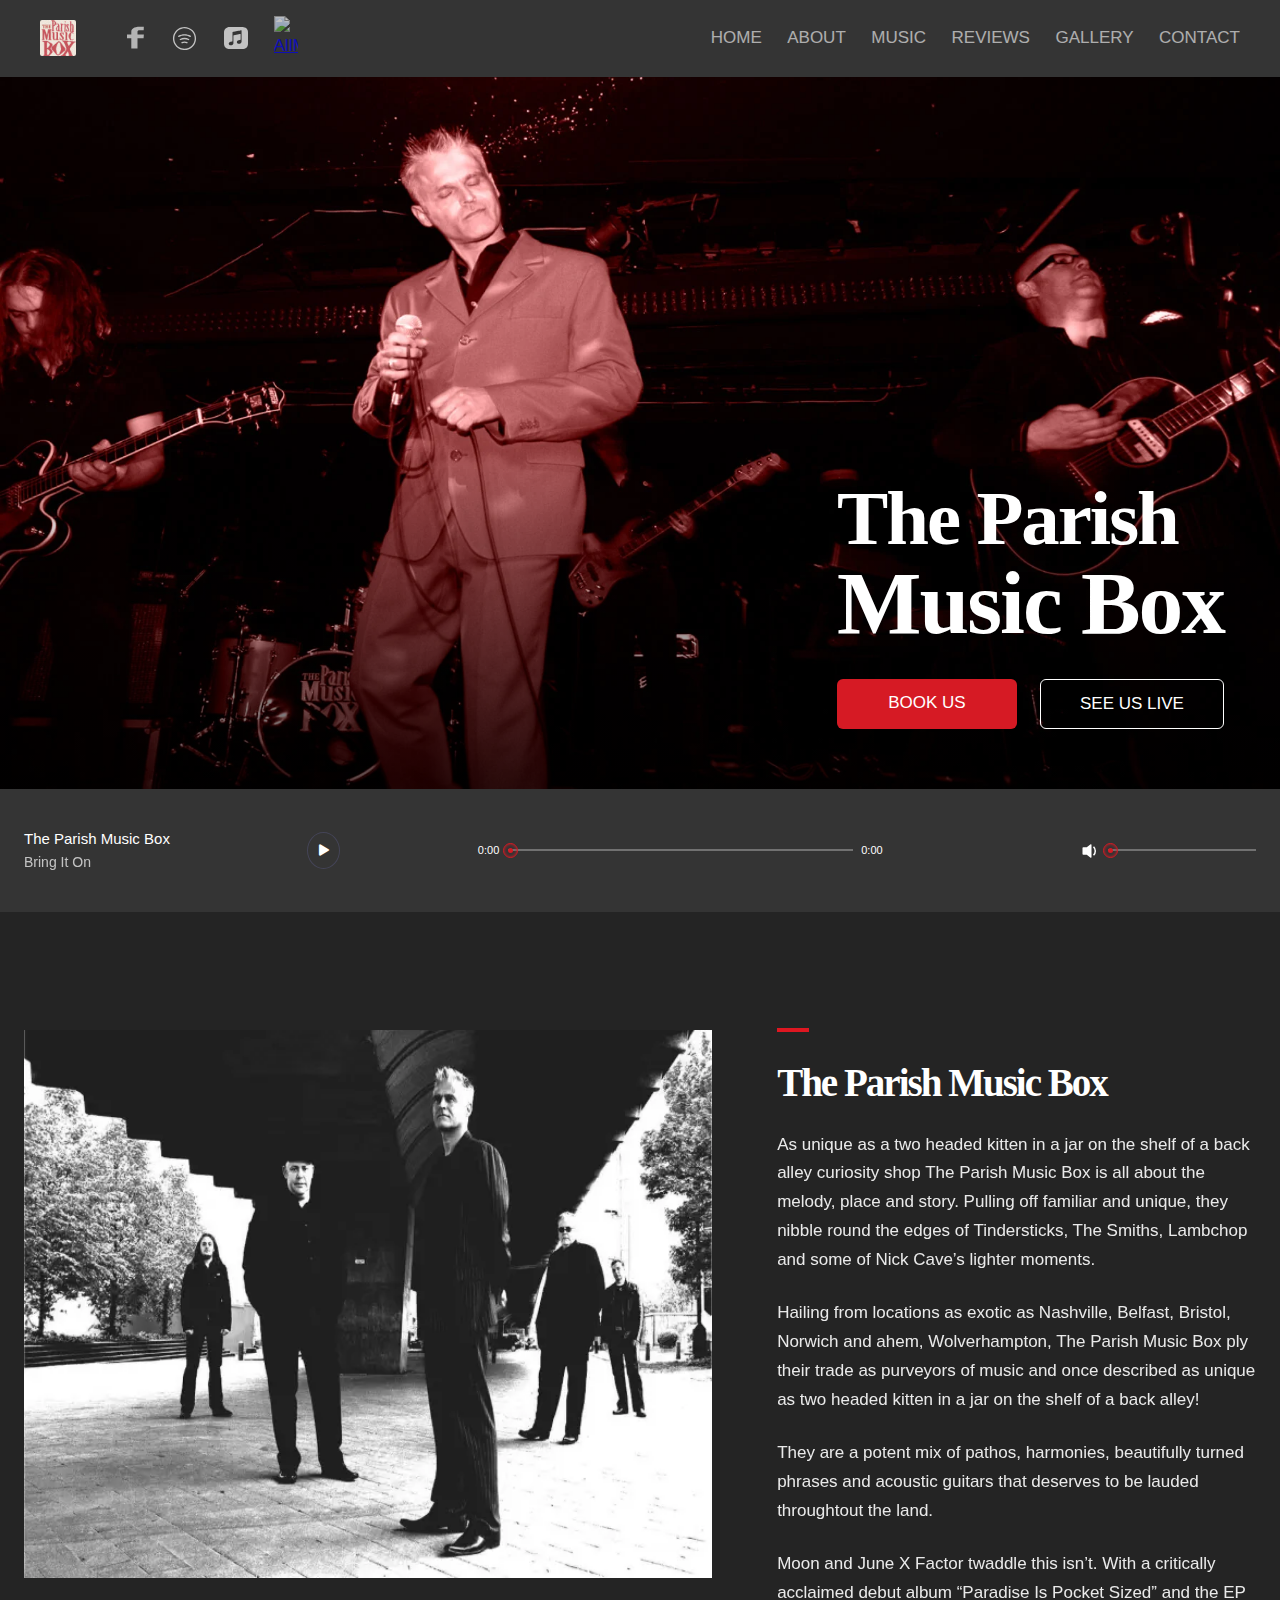
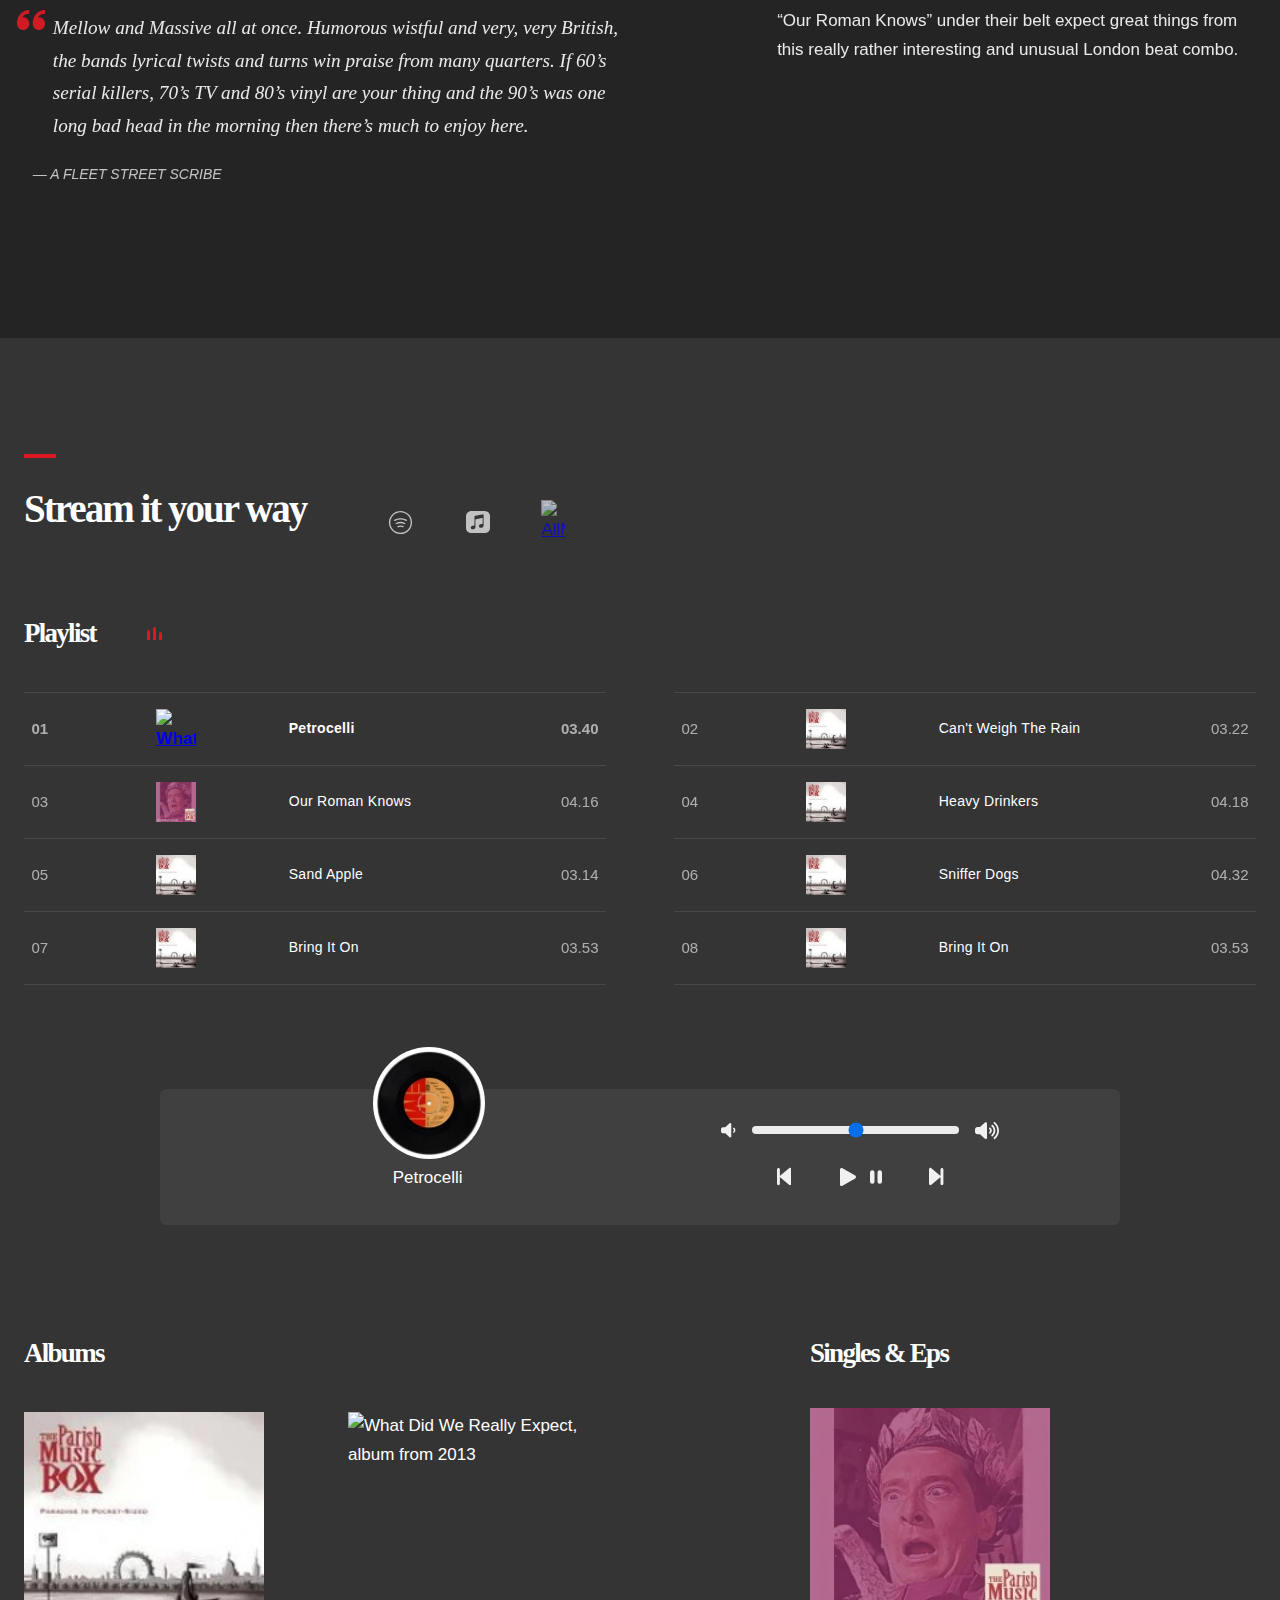
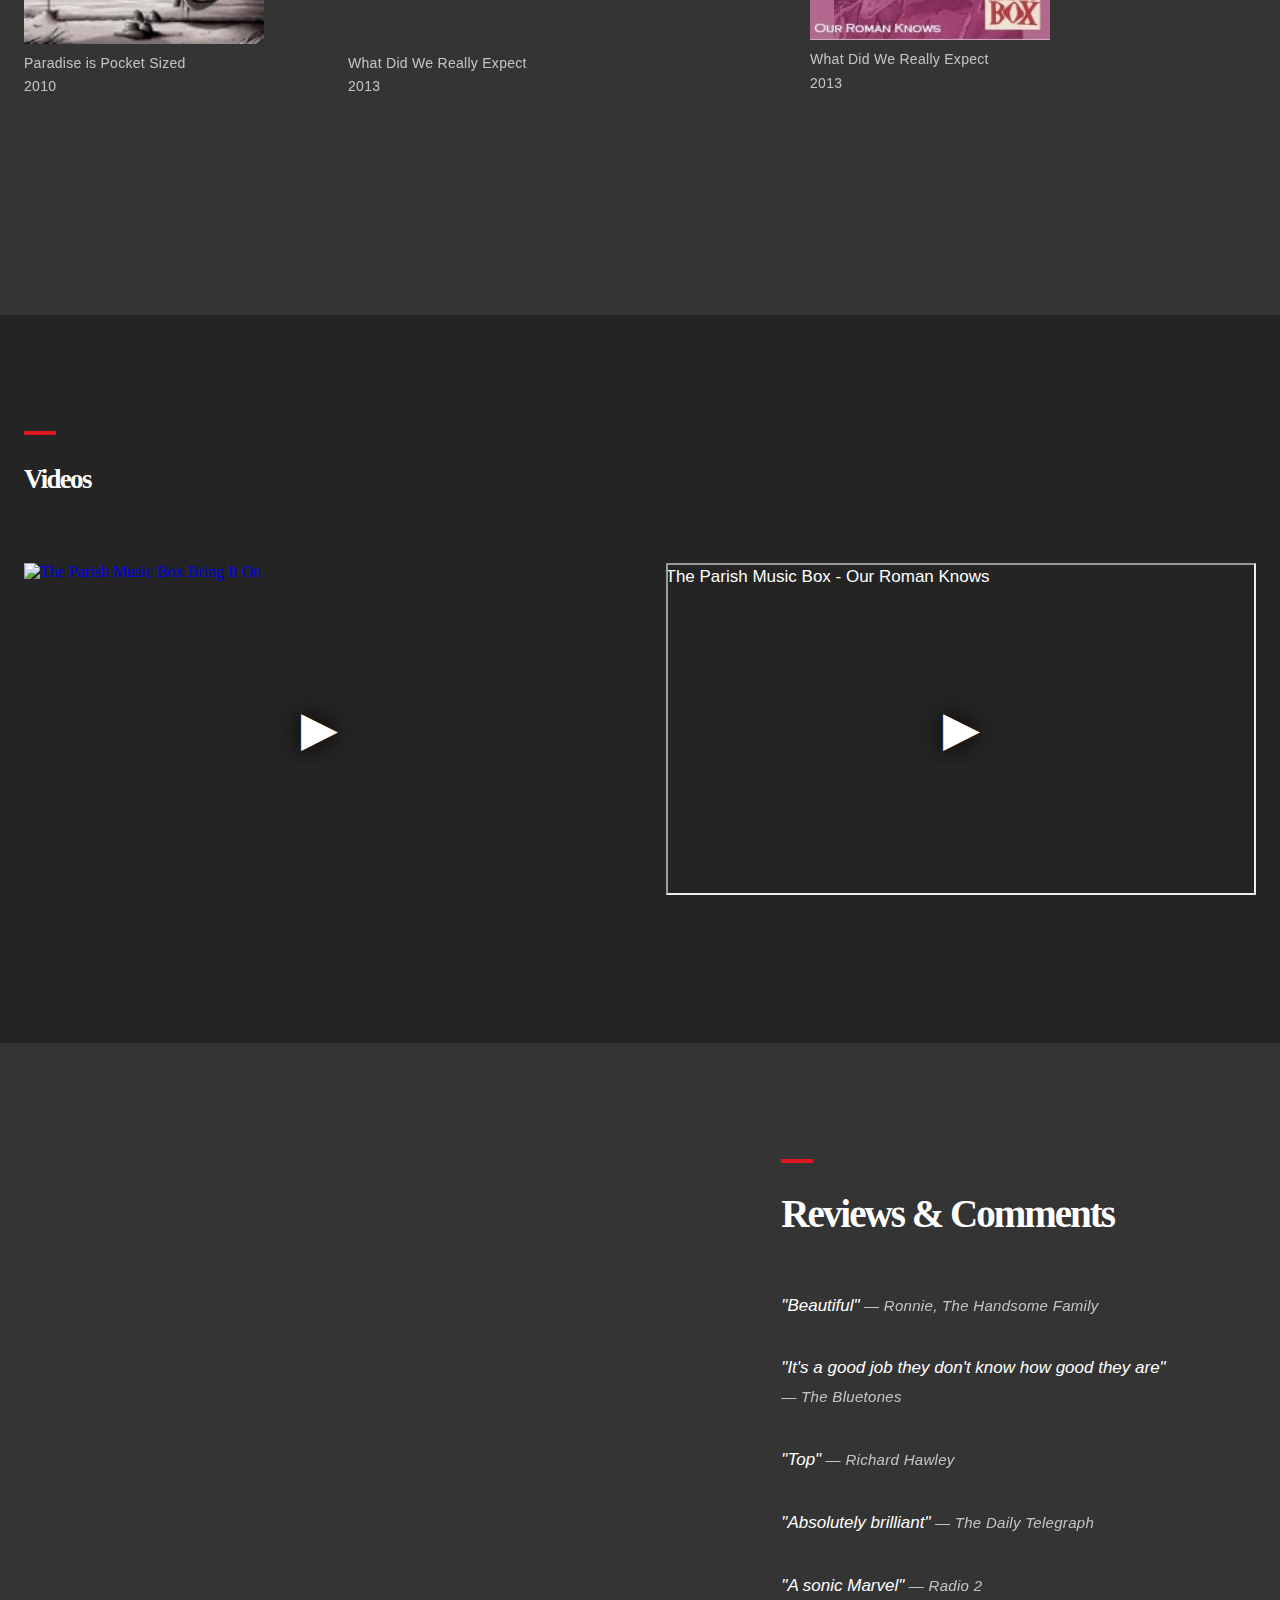
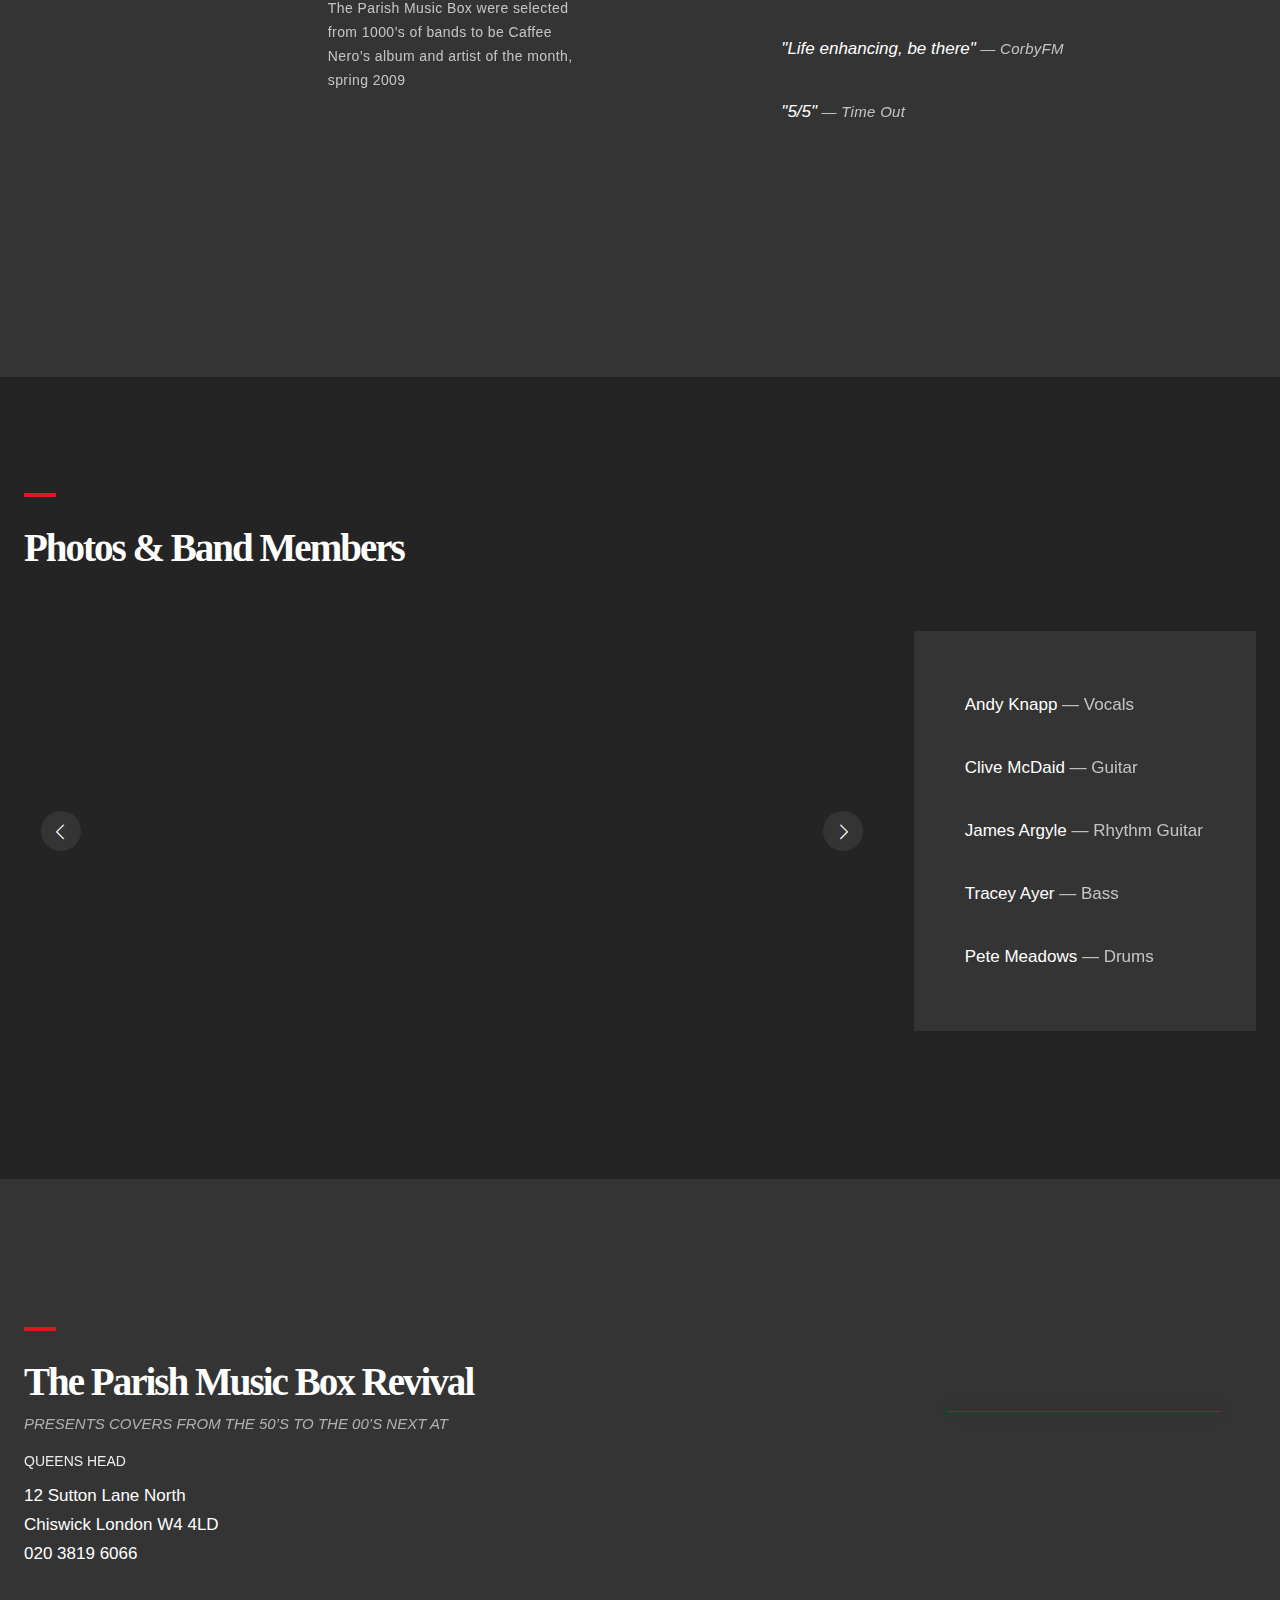
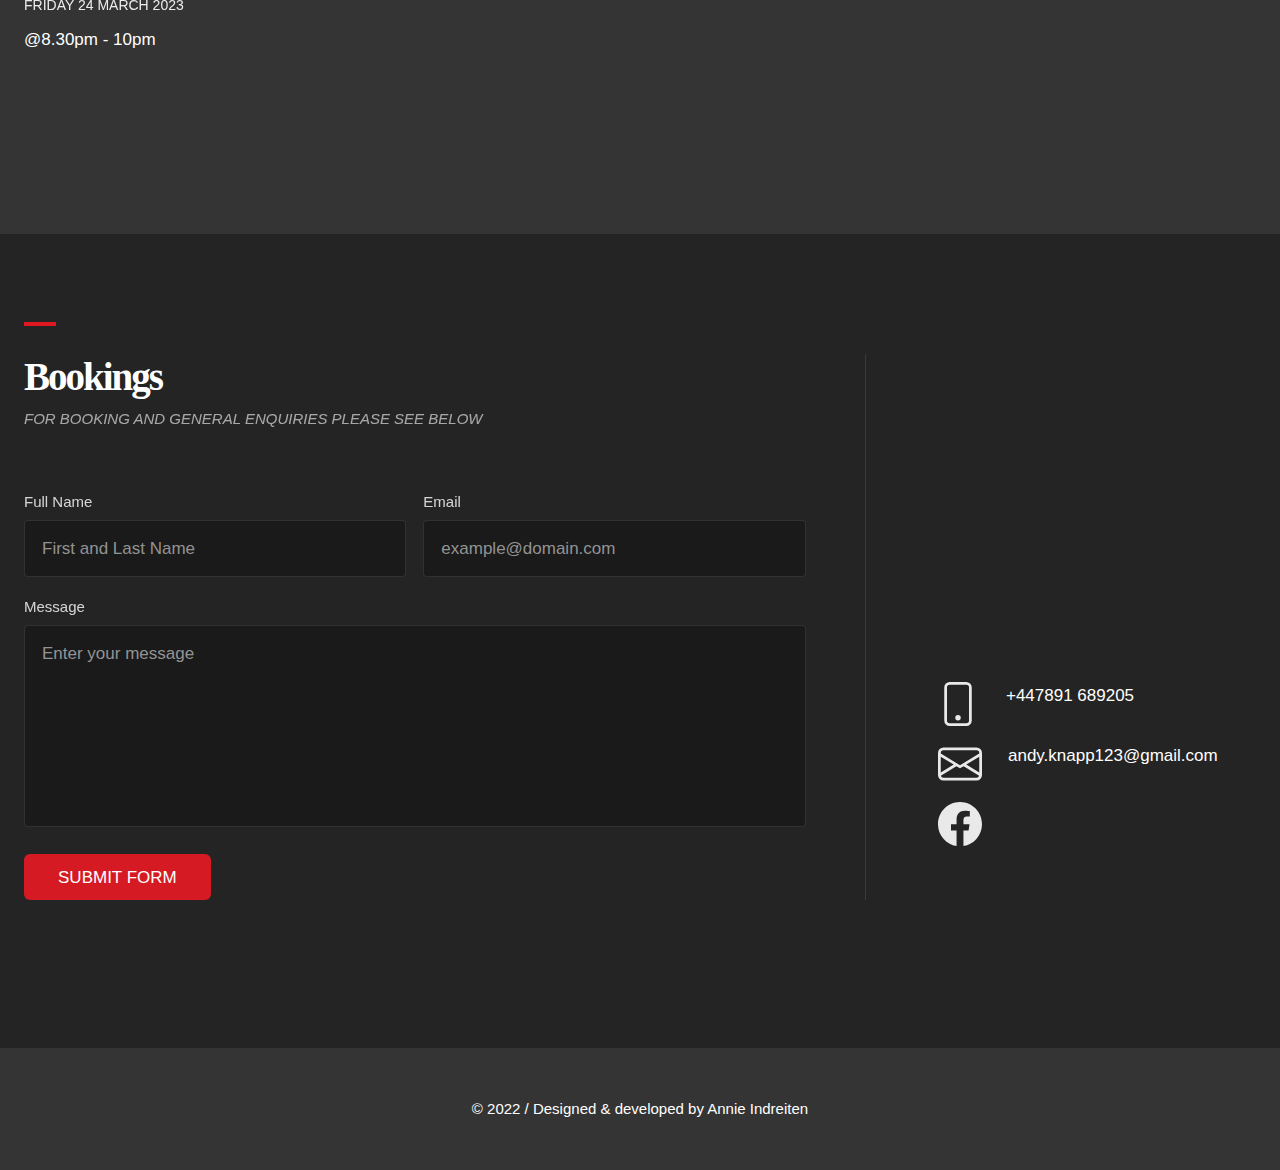
==== commit cf4f863b: "Image updates" ====
--- a/index.html
+++ b/index.html
@@ -1,6 +1,15 @@
 <!DOCTYPE html>
 <html lang="en">
   <head>
+    <!-- Google tag (gtag.js) -->
+    <script async src="https://www.googletagmanager.com/gtag/js?id=G-PLL0M8GTZW"></script>
+    <script>
+      window.dataLayer = window.dataLayer || [];
+      function gtag(){dataLayer.push(arguments);}
+      gtag('js', new Date());
+
+      gtag('config', 'G-PLL0M8GTZW');
+    </script>
     <meta charset="UTF-8" >
     <meta http-equiv="X-UA-Compatible" content="IE=edge" >
     <meta name="viewport" content="width=device-width, initial-scale=1.0"> 
@@ -267,11 +276,11 @@
             <!--image-->
             <figure class="about-img">
               <img loading="lazy"
-                src="https://ik.imagekit.io/1jihswoyo/About_image.jpg?updatedAt=1680237030839"
+                src="images/About_image.jpg"
                 srcset="
-                  https://ik.imagekit.io/1jihswoyo/About_image.jpg?updatedAt=1680237030839  500w,
-                  https://ik.imagekit.io/1jihswoyo/About-image_2x.webp?updatedAt=1680237089025 1000w,
-                  https://ik.imagekit.io/1jihswoyo/About-image_3x.webp?updatedAt=1680237089063 1300w
+                  images/About_image.jpg 500w,
+                  images/About-image_2x.webp 1000w,
+                  images/About-image_3x.webp 1300w
                 "
                 sizes="(min-width: 62em) 50vw, 100vw"
                 alt="The Parish Music Box promo shot"
@@ -526,11 +535,8 @@
                         <path d="M5.5 3.5A1.5 1.5 0 0 1 7 5v6a1.5 1.5 0 0 1-3 0V5a1.5 1.5 0 0 1 1.5-1.5zm5 0A1.5 1.5 0 0 1 12 5v6a1.5 1.5 0 0 1-3 0V5a1.5 1.5 0 0 1 1.5-1.5z"/>
                       </svg> 
                     </button>
-                    
-                    
                     <button class="next" id="next" aria-label="next">
                       <svg class="forward" xmlns="http://www.w3.org/2000/svg" viewBox="0 0 320 512"><path d="M52.5 440.6c-9.5 7.9-22.8 9.7-34.1 4.4S0 428.4 0 416V96C0 83.6 7.2 72.3 18.4 67s24.5-3.6 34.1 4.4l192 160L256 241V96c0-17.7 14.3-32 32-32s32 14.3 32 32V416c0 17.7-14.3 32-32 32s-32-14.3-32-32V271l-11.5 9.6-192 160z"/></svg>
-                      
                     </button>
                   </div>
                 </div>
@@ -558,10 +564,7 @@
                             images/paradise_2x.webp 208w,
                             images/paradise_3x.webp 240w
                           "
-                          
-                          
                           alt="Paradise Is Pocket Sized, album from 2010"
-                          
                         >
                         <figcaption>
                           Paradise is Pocket Sized <br >
@@ -576,7 +579,6 @@
                     >
                       <figure class="album">
                         <img
-                          
                           loading="lazy"
                           src="images/expect.jpg"
                           srcset="
@@ -584,8 +586,6 @@
                             images/expect@2x.jpg 208w,
                             images/expect@3x.jpg 240w
                           "
-                           
-                          
                           alt="What Did We Really Expect, album from 2013"
                         >
                         <figcaption>
@@ -635,19 +635,13 @@
                 height="315"
                 src="https://www.youtube.com/embed/d-IBOMX9Ckk?autoplay=1&mute=1"
                 srcdoc="<style>*{padding:0;margin:0;overflow:hidden}html,body{height:100%}img,span{position:absolute;width:100%;top:0;bottom:0;margin:auto}span{height:1.5em;text-align:center;font:48px/1.5 sans-serif;color:white;text-shadow:0 0 0.5em black}</style><a href=https://www.youtube.com/embed/d-IBOMX9Ckk?autoplay=1&mute=1><img src=https://img.youtube.com/vi/d-IBOMX9Ckk/hqdefault.jpg alt='The Parish Music Box Bring It On'><span>▶</span></a>"
-
-
                 title="YouTube video player"
                 allow="accelerometer; autoplay; clipboard-write; encrypted-media; gyroscope; picture-in-picture"
                 allowfullscreen
-                
                 frameborder="0"
-                  
               ></iframe>
-             
-            </div>
-
-            <div class="iframe-container">
+            </div>
+             <div class="iframe-container">
               <iframe
                 loading="lazy"
                 width="560"
@@ -751,11 +745,11 @@
                   <img loading="lazy"
                     width="800"
                     height="800"
-                    src="https://ik.imagekit.io/1jihswoyo/parish_standing.webp?updatedAt=1680582502534"
+                    src="images/parish_standing.webp"
                     alt="The Parish Music Box promoshot"
-                    srcset="https://ik.imagekit.io/1jihswoyo/parish_standing.webp?updatedAt=1680582502534 1x,
-                    https://ik.imagekit.io/1jihswoyo/parish-standing_2x.webp?updatedAt=1680582524348 2x,
-                    https://ik.imagekit.io/1jihswoyo/parish-standing_3x.webp?updatedAt=1680582524584 3x"
+                    srcset="images/parish_standing.webp 1x,
+                    images/parish-standing_2x.webp 2x,
+                    images/parish-standing_3x.webp 3x"
                     class="wall-img"
                   >
                 </div>
@@ -764,10 +758,10 @@
                   <img loading="lazy"
                     width="795"
                     height="795"
-                    src="https://ik.imagekit.io/1jihswoyo/Carousel2.webp?updatedAt=1680583392313"
-                    srcset="https://ik.imagekit.io/1jihswoyo/Carousel2.webp?updatedAt=1680583392313 1x,
-                    https://ik.imagekit.io/1jihswoyo/Carousel2_2x.webp?updatedAt=1680583405896 2x,
-                    https://ik.imagekit.io/1jihswoyo/Carousel2_3x.webp?updatedAt=1680583420377 3x"
+                    src="images/carousel1.webp"
+                    srcset="images/carousel1.webp 1x,
+                    images/carousel1_2x.webp 2x,
+                    images/carousel1_3x.webp 3x"
                     alt="The Parish Music Box promoshot"
                   >
                 </div>
@@ -776,10 +770,10 @@
                   <img loading="lazy"
                     width="800"
                     height="800"
-                    src="https://ik.imagekit.io/1jihswoyo/carousel1.webp?updatedAt=1680584143269"
-                    srcset="https://ik.imagekit.io/1jihswoyo/carousel1.webp?updatedAt=1680584143269 1x,
-                    https://ik.imagekit.io/1jihswoyo/carousel1_2x.webp?updatedAt=1680584163864 2x,
-                    https://ik.imagekit.io/1jihswoyo/carousel1_3x.webp?updatedAt=1680584176664 3x"
+                    src="images/beach2.webp"
+                    srcset="images/beach2.webp 1x,
+                    images/beach2_2x.webp 2x,
+                    images/beach2_3x.webp 3x"
                     alt="The Parish Music Box promoshot"
                     class="beach-img"
                   >
@@ -789,14 +783,13 @@
                   <img loading="lazy"
                     width="800"
                     height="800"
-                    src="https://ik.imagekit.io/1jihswoyo/beach2.webp?updatedAt=1680581684767"
-                    srcset="https://ik.imagekit.io/1jihswoyo/beach2.webp?updatedAt=1680581684767 1x,
-                    https://ik.imagekit.io/1jihswoyo/beach2_2x.webp?updatedAt=1680581487134 2x,
-                    https://ik.imagekit.io/1jihswoyo/beach2_3x.webp?updatedAt=1680581486988 3x"
+                    src="images/Carousel2.webp"
+                    srcset="images/Carousel2.webp 1x,
+                    images/Carousel2_2x.webp 2x,
+                    images/Carousel2_3x.webp 3x"
                     alt="The Parish Music Box promoshot"
                   >
                 </div>
-
                 <!-- Control buttons -->
                 <button class="slider-btn btn-next" aria-label="Next">
                   <i class="bi bi-chevron-right"></i>
@@ -857,18 +850,17 @@
                 </div>
               </div>
             </div>
-
             <div class="events-images">
               <figure class="event-img">
                 <img
                   width="800"
                   height="800"
                   loading="lazy"
-                  src="https://ik.imagekit.io/1jihswoyo/bridge.webp?updatedAt=1680841251034"
+                  src="images/bridge.webp"
                   alt="The Parish Music Box seen playing live"
-                  srcset="https://ik.imagekit.io/1jihswoyo/bridge.webp?updatedAt=1680841251034 1x,
-                  https://ik.imagekit.io/1jihswoyo/bridge_2x.webp?updatedAt=1680841250986 2x,
-                  https://ik.imagekit.io/1jihswoyo/bridge_3x.webp?updatedAt=1680841250995 3x"
+                  srcset="images/bridge.webp 1x,
+                  images/bridge_2x.webp 2x,
+                  images/bridge_3x.webp 3x"
                 >
               </figure>
               <div class="events-imgs-container">
@@ -909,7 +901,6 @@
       
       <!--Contact-->
       <section id="contact" class="new-form">
-        
         <div class="container">
           <div class="form-container">
             <div class="form-heading split-v">
@@ -956,7 +947,6 @@
                     <path d="M11 1a1 1 0 0 1 1 1v12a1 1 0 0 1-1 1H5a1 1 0 0 1-1-1V2a1 1 0 0 1 1-1h6zM5 0a2 2 0 0 0-2 2v12a2 2 0 0 0 2 2h6a2 2 0 0 0 2-2V2a2 2 0 0 0-2-2H5z"/>
                     <path d="M8 14a1 1 0 1 0 0-2 1 1 0 0 0 0 2z"/>
                   </svg>
-                 
                   <address>+447891 689205</address>
                 </div>
                 <div class="email">
@@ -974,9 +964,7 @@
               </div>
             </div>
           </div>
-          
         </div>
-        
       </section>
     </main>
     <footer class="footer split">
--- a/styles.css
+++ b/styles.css
@@ -52,25 +52,21 @@
   --ff-sans: "Fira Sans", sans-serif;
   --ff-serif: "Playfair Display", serif;
   --ff-quote: 'PT Serif Caption', serif;
-
   --fs-100: 0.875rem;
   --fs-200: 0.938rem;
   --fs-300: 1rem;
   --fs-400: 1.063rem;
   --fs-450: 1.125rem;
-  
   --fs-label: 0.875rem;
   --fs-label-input: 0.938rem;
   --fs-copy: 0.875rem;
   --fs-btn: 1rem;
   --fs-quote: 1.188rem;
-
   --fw-200: 300;
   --fw-300: 400;
   --fw-500: 500; 
   --fw-600: 600;
   --fw-700: 700;
-
   --clr-neutral-100: #ffffff;
   --clr-neutral-400: #d5d5d5;
   --clr-neutral-500:  #2d2d2d;/*hr*/
@@ -85,8 +81,6 @@
   --clr-hover-secondary: #d61a24;
   --br: 1rem;
   --box-shadow: 0px -2px 10px rgba(0, 0, 0, 0.4);
-
-  /*Loading animation on hero section*/
   --hero-load-time: 800ms;
 }
 /*tablet*/
@@ -291,21 +285,17 @@
   font-style: italic;
   font-weight: var(--fw-500);
 }
-
 /*scroll animation for each section*/
-
 .reveal {
   position: relative;
   transform: translateY(150px);
   opacity: 0;
   transition: 1s all ease;
 }
-
 .reveal.active {
   transform: translateY(0);
   opacity: 1;
 }
-
 /*tablet*/
 @media (min-width: 36em) {
   section,
@@ -440,7 +430,6 @@
   .nav-link {
     font-size: var(--fs-400);
   }
-
   .list-inside li {
     padding: 1.5rem 0 0 0;
   }
@@ -556,7 +545,6 @@
   .hero-img {
     display: none;
   }
-
   .hero .left-hero {
     display: none;
   }
@@ -569,7 +557,6 @@
     padding: 2rem 0 2.5rem 0;
     gap: 1em;
   }
-
   .masthead .left-hero {
     display: block;
   }
@@ -910,8 +897,6 @@
   .about-img {
     order: 1;
     align-self: center;
-    /*margin-top: -1.875rem;*/
-    /*margin-left: 1.25rem;*/
   }
   .about-desktop {
     order: 5;
@@ -938,7 +923,6 @@
     order: 1;
     gap: 2em;
     margin-top: -1.875rem;
-    /*margin-left: 2.8rem;*/
   }
   figure img {
     max-height: 100%;
@@ -1173,7 +1157,6 @@
   display: grid;
   grid-template-columns: 1fr;
   grid-template-rows: auto auto;
-  /*gap: 1em;*/
 }
 .vinyl {
   display: grid;
@@ -1573,18 +1556,14 @@
 }
 .slider {
   width: 100%;
-  /*max-width: 800px;*/
   height: 12rem;
-  /*height: 350px;*/
   position: relative;
   overflow: hidden; 
   margin:0;
 }
 .slide {
   width: 100%;
-  /*max-width: 800px;*/
   height: 100%;
-  /*height: 350px;*/
   position: absolute;
   transition: all 0.5s;
 }
